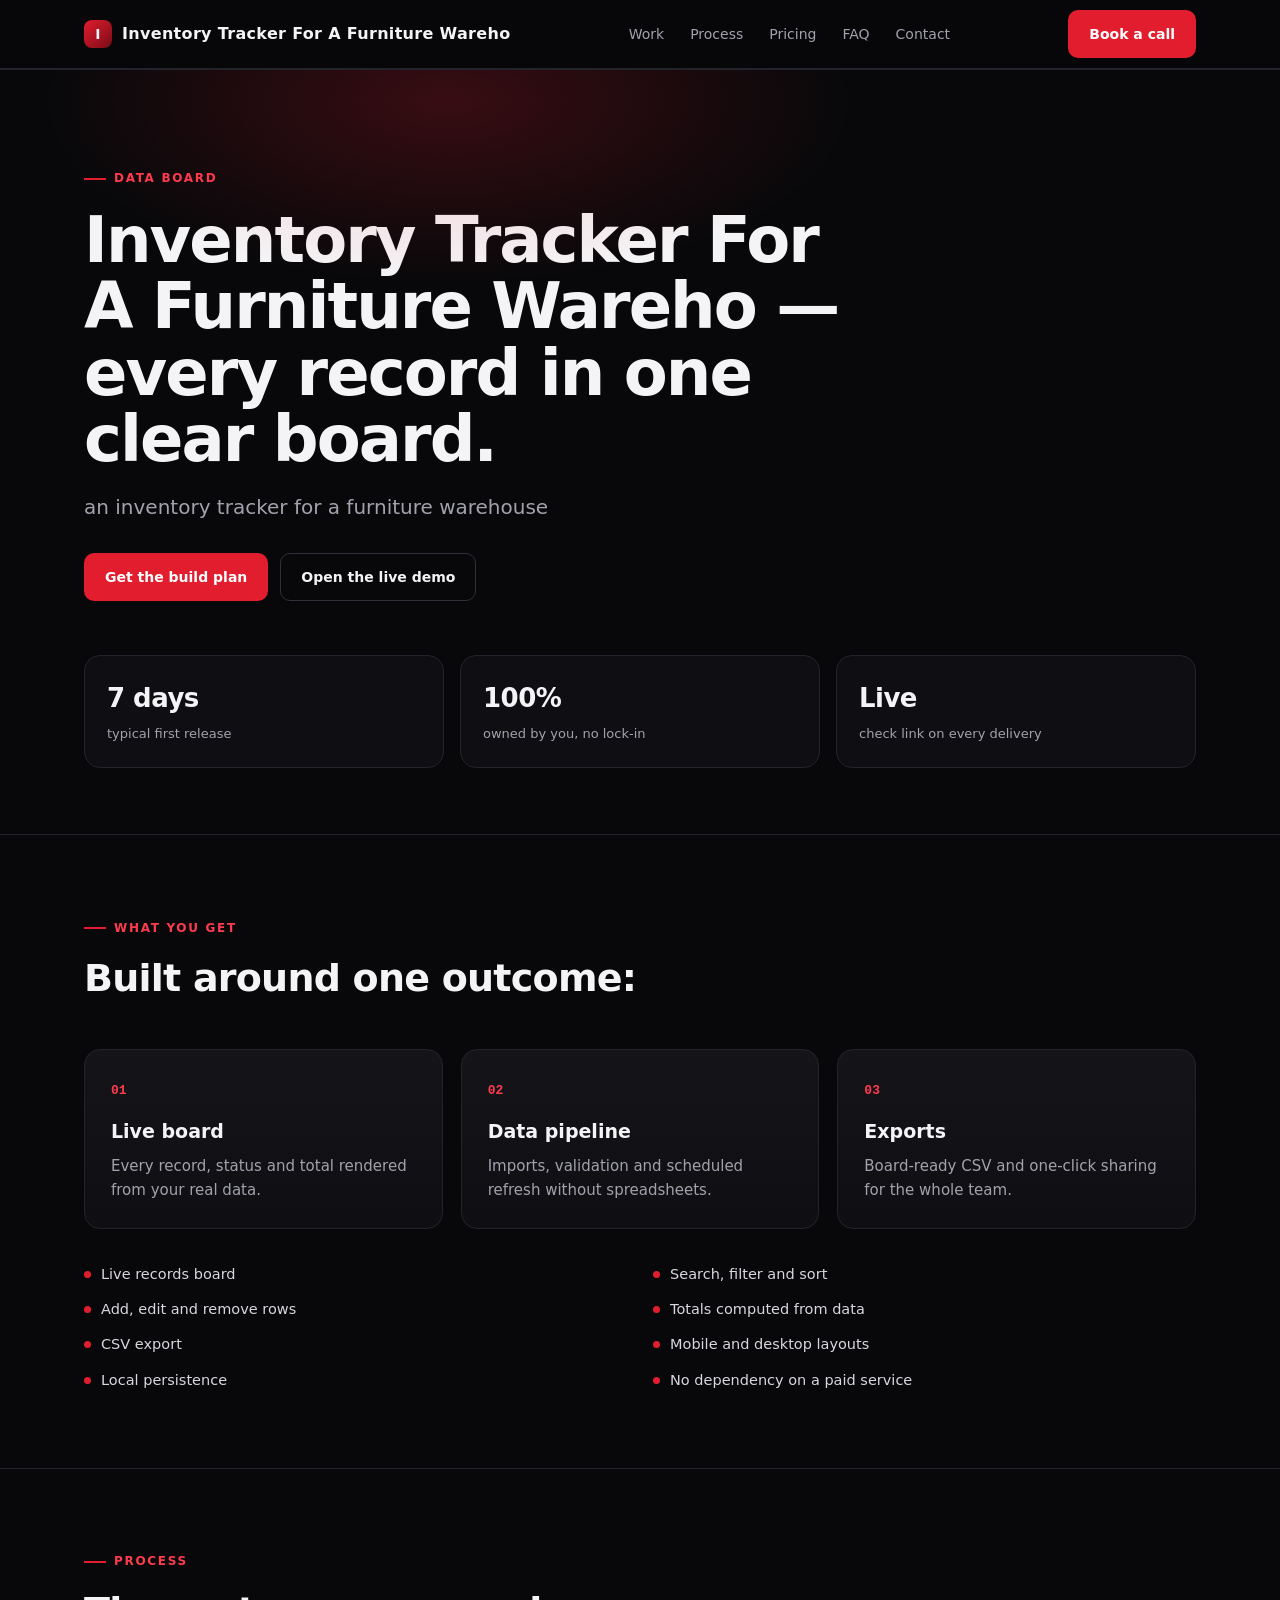
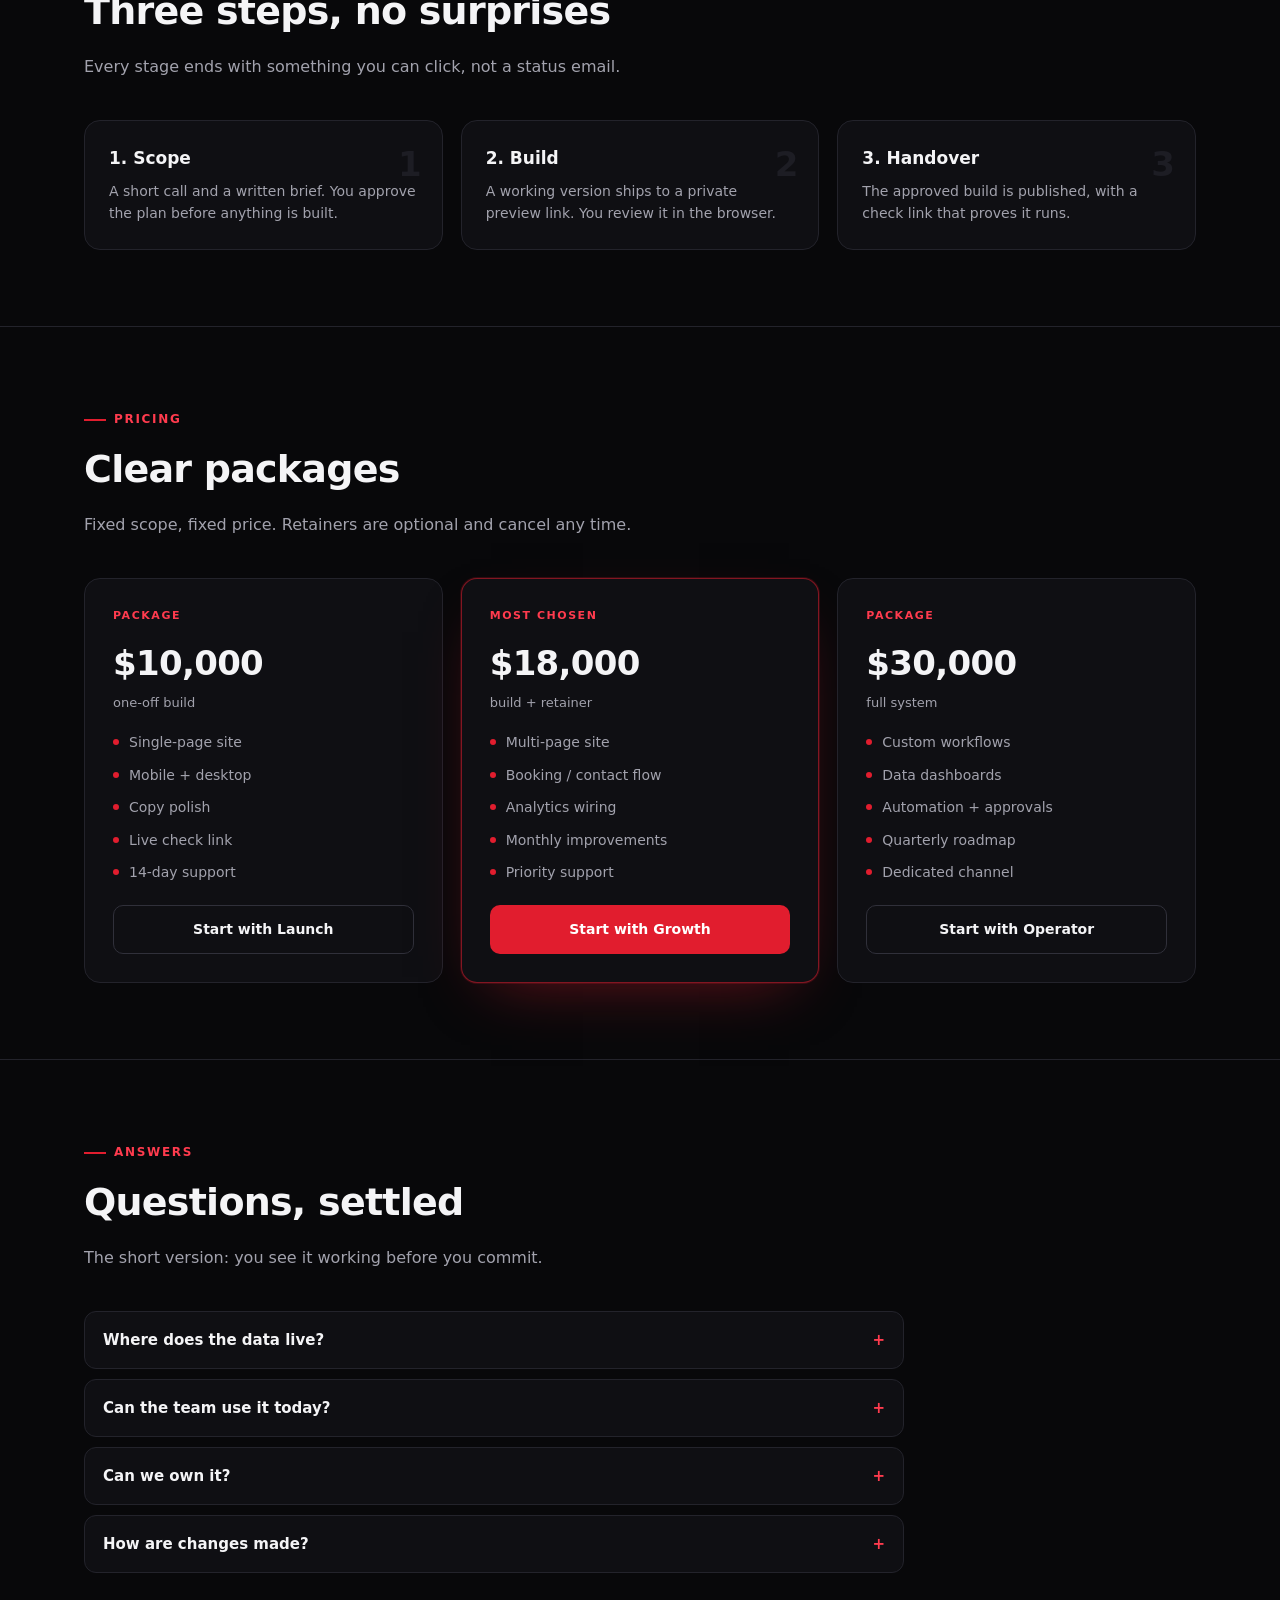
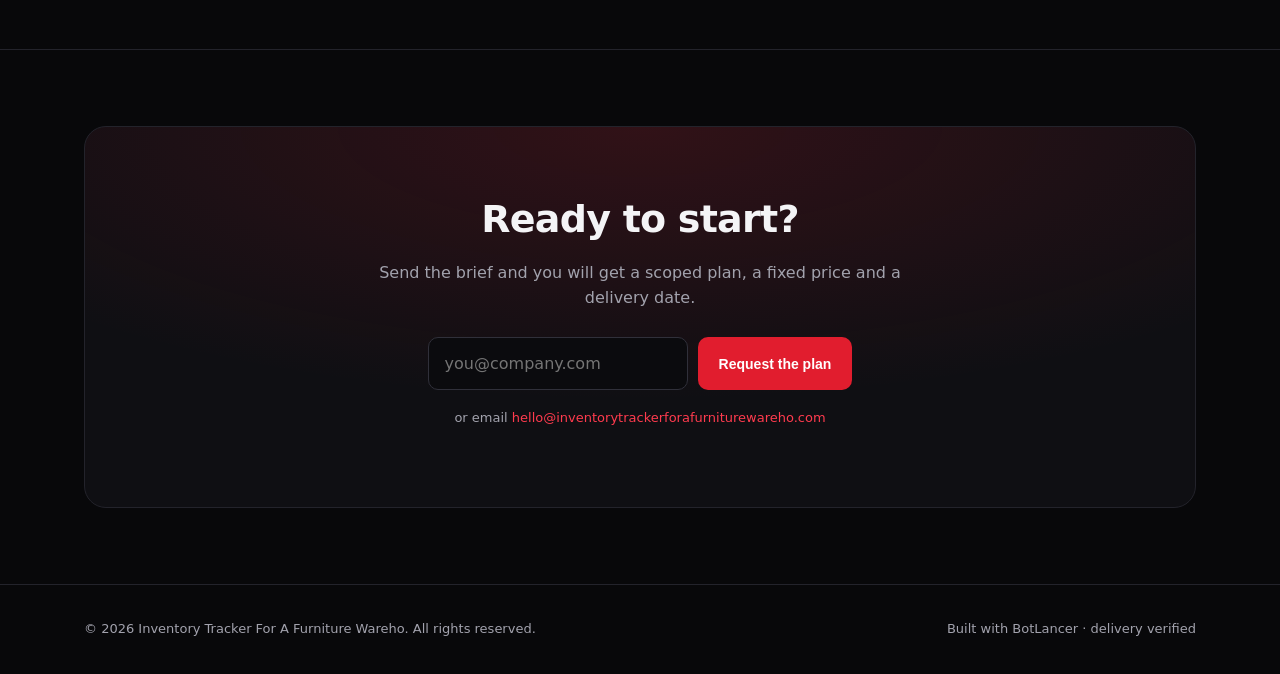
==== index.html @ 26b86331 "Build: update site" ====
<!doctype html>
<html lang="en" data-botlancer-site="b50628d6-42dd-486c-b1a9-6d5d6f8be215" data-mode="marketing" data-build="2026-11-02T09:00:26.027Z">
<head>
<meta charset="utf-8">
<meta name="viewport" content="width=device-width,initial-scale=1">
<title>Inventory Tracker For A Furniture Wareho — Data Board</title>
<meta name="description" content="an inventory tracker for a furniture warehouse">
<meta property="og:title" content="Inventory Tracker For A Furniture Wareho — Data Board">
<meta property="og:description" content="an inventory tracker for a furniture warehouse">
<meta property="og:type" content="website">
<link rel="stylesheet" href="./styles.css">
</head>
<body>
<header>
  <div class="wrap nav">
    <a class="brand" href="#top"><span class="mark">I</span>Inventory Tracker For A Furniture Wareho</a>
    <nav class="nav-links" id="nav-links">
      <a href="#work">Work</a>
      <a href="#process">Process</a>
      <a href="#pricing">Pricing</a>
      <a href="#faq">FAQ</a>
      <a href="#contact">Contact</a>
    </nav>
    <div class="nav-right">
      <a class="btn btn-primary" href="#contact">Book a call</a>
      <button class="menu-btn" id="menu-btn" aria-label="Menu" aria-expanded="false">☰</button>
    </div>
  </div>
</header>

<main id="top">
  <section class="hero">
    <div class="wrap">
      <span class="eyebrow">Data Board</span>
      <h1>Inventory Tracker For A Furniture Wareho — every record in one clear board.</h1>
      <p class="lead">an inventory tracker for a furniture warehouse</p>
      <div class="hero-actions">
        <a class="btn btn-primary" href="#contact">Get the build plan</a>
        <a class="btn btn-ghost" href="./app.html">Open the live demo</a>
      </div>
      <div class="stats">
        <div class="stat"><b>7 days</b><span>typical first release</span></div>
        <div class="stat"><b>100%</b><span>owned by you, no lock-in</span></div>
        <div class="stat"><b>Live</b><span>check link on every delivery</span></div>
      </div>
    </div>
  </section>

  <section id="work">
    <div class="wrap">
      <span class="eyebrow">What you get</span>
      <h2>Built around one outcome: </h2>
      <p class="sub"></p>
      <div class="grid-3">
      <article class="card reveal">
        <span class="n">01</span>
        <h3>Live board</h3>
        <p>Every record, status and total rendered from your real data.</p>
      </article>
      <article class="card reveal">
        <span class="n">02</span>
        <h3>Data pipeline</h3>
        <p>Imports, validation and scheduled refresh without spreadsheets.</p>
      </article>
      <article class="card reveal">
        <span class="n">03</span>
        <h3>Exports</h3>
        <p>Board-ready CSV and one-click sharing for the whole team.</p>
      </article></div>
      <div class="included"><div>Live records board</div><div>Search, filter and sort</div><div>Add, edit and remove rows</div><div>Totals computed from data</div><div>CSV export</div><div>Mobile and desktop layouts</div><div>Local persistence</div><div>No dependency on a paid service</div></div>
    </div>
  </section>

  <section id="process">
    <div class="wrap">
      <span class="eyebrow">Process</span>
      <h2>Three steps, no surprises</h2>
      <p class="sub">Every stage ends with something you can click, not a status email.</p>
      <div class="steps">
        <div class="step reveal"><h3>1. Scope</h3><p>A short call and a written brief. You approve the plan before anything is built.</p></div>
        <div class="step reveal"><h3>2. Build</h3><p>A working version ships to a private preview link. You review it in the browser.</p></div>
        <div class="step reveal"><h3>3. Handover</h3><p>The approved build is published, with a check link that proves it runs.</p></div>
      </div>
    </div>
  </section>

  <section id="pricing">
    <div class="wrap">
      <span class="eyebrow">Pricing</span>
      <h2>Clear packages</h2>
      <p class="sub">Fixed scope, fixed price. Retainers are optional and cancel any time.</p>
      <div class="pricing">
      <article class="tier reveal">
        <span class="tag">Package</span>
        <div class="price">$10,000</div>
        <div class="note">one-off build</div>
        <ul><li>Single-page site</li><li>Mobile + desktop</li><li>Copy polish</li><li>Live check link</li><li>14-day support</li></ul>
        <a class="btn btn-ghost" href="#contact">Start with Launch</a>
      </article>
      <article class="tier featured reveal">
        <span class="tag">Most chosen</span>
        <div class="price">$18,000</div>
        <div class="note">build + retainer</div>
        <ul><li>Multi-page site</li><li>Booking / contact flow</li><li>Analytics wiring</li><li>Monthly improvements</li><li>Priority support</li></ul>
        <a class="btn btn-primary" href="#contact">Start with Growth</a>
      </article>
      <article class="tier reveal">
        <span class="tag">Package</span>
        <div class="price">$30,000</div>
        <div class="note">full system</div>
        <ul><li>Custom workflows</li><li>Data dashboards</li><li>Automation + approvals</li><li>Quarterly roadmap</li><li>Dedicated channel</li></ul>
        <a class="btn btn-ghost" href="#contact">Start with Operator</a>
      </article></div>
    </div>
  </section>

  <section id="faq">
    <div class="wrap">
      <span class="eyebrow">Answers</span>
      <h2>Questions, settled</h2>
      <p class="sub">The short version: you see it working before you commit.</p>
      <div class="faq">
      <details>
        <summary>Where does the data live?</summary>
        <p>The board ships with sample data and saves your edits locally in the browser. Connect any API or database later without changing the interface.</p>
      </details>
      <details>
        <summary>Can the team use it today?</summary>
        <p>Yes. It is a static app: open it, add records, export CSV. No install and no account.</p>
      </details>
      <details>
        <summary>Can we own it?</summary>
        <p>You own the code and the data. There is no lock-in and no recurring platform fee.</p>
      </details>
      <details>
        <summary>How are changes made?</summary>
        <p>Edit the files or ask BotLancer to rebuild a section. Every delivery carries a check link.</p>
      </details></div>
    </div>
  </section>

  <section id="contact">
    <div class="wrap">
      <div class="cta">
        <h2>Ready to start?</h2>
        <p>Send the brief and you will get a scoped plan, a fixed price and a delivery date.</p>
        <form class="enquiry" id="lead-form" novalidate>
          <input type="email" id="email" placeholder="you@company.com" autocomplete="email" required>
          <button class="btn btn-primary" type="submit">Request the plan</button>
        </form>
        <p style="margin-top:18px;font-size:13px">or email <a href="mailto:hello@inventorytrackerforafurniturewareho.com" style="color:var(--red-soft)">hello@inventorytrackerforafurniturewareho.com</a></p>
      </div>
    </div>
  </section>
</main>

<footer>
  <div class="wrap foot">
    <span>© 2026 Inventory Tracker For A Furniture Wareho. All rights reserved.</span>
    <span>Built with BotLancer · delivery verified</span>
  </div>
</footer>
<div class="toast" id="toast"></div>
<script src="./app.js"></script>
</body>
</html>
---- styles.css ----
:root{
  --bg:#08080a;--panel:#0f0f13;--panel-2:#141419;--line:#23232b;--line-2:#30303a;
  --text:#f4f4f6;--muted:#a2a2ad;--dim:#6f6f7c;--red:#e11d2e;--red-soft:#ff3b4e;
  --ok:#2fbf71;--warn:#e0a33a;--radius:16px;--max:1160px
}
*{box-sizing:border-box}
html{scroll-behavior:smooth}
body{margin:0;background:var(--bg);color:var(--text);
  font-family:"Segoe UI",Inter,system-ui,-apple-system,Roboto,Helvetica,Arial,sans-serif;
  line-height:1.6;-webkit-font-smoothing:antialiased}
a{color:inherit;text-decoration:none}
img{max-width:100%;display:block}
.wrap{max-width:var(--max);margin:0 auto;padding:0 24px}
.eyebrow{display:inline-flex;align-items:center;gap:8px;font-size:12px;letter-spacing:.14em;
  text-transform:uppercase;color:var(--red-soft);font-weight:700}
.eyebrow::before{content:"";width:22px;height:2px;background:var(--red)}
header{position:sticky;top:0;z-index:20;backdrop-filter:blur(14px);
  background:rgba(8,8,10,.84);border-bottom:1px solid var(--line)}
.nav{display:flex;align-items:center;justify-content:space-between;height:68px;gap:16px}
.brand{display:flex;align-items:center;gap:10px;font-weight:800;letter-spacing:.02em}
.mark{width:28px;height:28px;border-radius:8px;background:linear-gradient(135deg,var(--red),#7a0b16);
  display:grid;place-items:center;font-size:14px;font-weight:900;flex:none}
.nav-links{display:flex;gap:26px;font-size:14px;color:var(--muted)}
.nav-links a:hover{color:var(--text)}
.nav-right{display:flex;align-items:center;gap:10px}
.btn{display:inline-flex;align-items:center;justify-content:center;gap:8px;padding:12px 20px;
  border-radius:10px;font-weight:700;font-size:14px;border:1px solid transparent;cursor:pointer;
  transition:transform .15s ease,background .15s ease,border-color .15s ease}
.btn:hover{transform:translateY(-1px)}
.btn-primary{background:var(--red);color:#fff}
.btn-primary:hover{background:var(--red-soft)}
.btn-ghost{border-color:var(--line-2);color:var(--text);background:transparent}
.btn-ghost:hover{border-color:#42424f}
.hero{position:relative;padding:92px 0 66px;overflow:hidden}
.hero::after{content:"";position:absolute;inset:-30% 20% auto -10%;height:520px;
  background:radial-gradient(closest-side,rgba(225,29,46,.22),transparent 70%);pointer-events:none}
.hero h1{font-size:clamp(38px,5.6vw,64px);line-height:1.04;letter-spacing:-.03em;margin:18px 0 18px;max-width:17ch}
.hero p.lead{font-size:clamp(16px,2vw,20px);color:var(--muted);max-width:62ch;margin:0 0 30px}
.hero-actions{display:flex;gap:12px;flex-wrap:wrap}
.stats{display:grid;grid-template-columns:repeat(3,minmax(0,1fr));gap:16px;margin-top:54px}
.stat{border:1px solid var(--line);background:var(--panel);border-radius:var(--radius);padding:22px}
.stat b{display:block;font-size:26px;letter-spacing:-.02em}
.stat span{font-size:13px;color:var(--muted)}
section{padding:76px 0;border-top:1px solid var(--line)}
h2{font-size:clamp(26px,3.4vw,38px);letter-spacing:-.02em;margin:10px 0 12px}
.sub{color:var(--muted);max-width:64ch;margin:0 0 40px}
.grid-3{display:grid;grid-template-columns:repeat(3,minmax(0,1fr));gap:18px}
.card{border:1px solid var(--line);background:linear-gradient(180deg,var(--panel-2),var(--panel));
  border-radius:var(--radius);padding:26px;transition:border-color .2s ease,transform .2s ease}
.card:hover{border-color:#3a3a45;transform:translateY(-3px)}
.card .n{font-family:ui-monospace,Consolas,monospace;color:var(--red-soft);font-size:13px;font-weight:700}
.card h3{margin:14px 0 8px;font-size:19px}
.card p{margin:0;color:var(--muted);font-size:15px}
.included{display:grid;grid-template-columns:repeat(2,minmax(0,1fr));gap:12px 26px;margin-top:34px}
.included div{display:flex;gap:10px;align-items:flex-start;font-size:14.5px;color:#d7d7de}
.included div::before{content:"";width:7px;height:7px;margin-top:8px;border-radius:50%;background:var(--red);flex:none}
.steps{display:grid;grid-template-columns:repeat(3,minmax(0,1fr));gap:18px;counter-reset:step}
.step{padding:24px;border:1px solid var(--line);border-radius:var(--radius);background:var(--panel);position:relative}
.step::before{counter-increment:step;content:counter(step);position:absolute;top:16px;right:20px;
  font-size:34px;font-weight:900;color:#1d1d24}
.step h3{margin:0 0 8px;font-size:17px}
.step p{margin:0;color:var(--muted);font-size:14px}
.pricing{display:grid;grid-template-columns:repeat(3,minmax(0,1fr));gap:18px;align-items:stretch}
.tier{border:1px solid var(--line);border-radius:var(--radius);background:var(--panel);padding:28px;display:flex;flex-direction:column}
.tier.featured{border-color:rgba(225,29,46,.55);box-shadow:0 0 0 1px rgba(225,29,46,.18),0 24px 60px -30px rgba(225,29,46,.5)}
.tier .tag{font-size:11px;letter-spacing:.14em;text-transform:uppercase;color:var(--red-soft);font-weight:800}
.tier .price{font-size:34px;font-weight:800;letter-spacing:-.02em;margin:12px 0 2px}
.tier .note{font-size:13px;color:var(--muted);margin-bottom:18px}
.tier ul{list-style:none;padding:0;margin:0 0 22px;display:grid;gap:10px;font-size:14px;color:var(--muted)}
.tier li{display:flex;gap:10px}
.tier li::before{content:"";width:6px;height:6px;margin-top:8px;border-radius:50%;background:var(--red);flex:none}
.tier .btn{margin-top:auto}
.faq{display:grid;gap:10px;max-width:820px}
details{border:1px solid var(--line);border-radius:12px;background:var(--panel);padding:16px 18px}
details[open]{border-color:var(--line-2)}
summary{cursor:pointer;font-weight:600;font-size:15px;list-style:none}
summary::-webkit-details-marker{display:none}
summary::after{content:"+";float:right;color:var(--red-soft);font-weight:800}
details[open] summary::after{content:"–"}
details p{margin:10px 0 0;color:var(--muted);font-size:14px}
.cta{border:1px solid var(--line);border-radius:22px;padding:52px;text-align:center;
  background:radial-gradient(120% 120% at 50% 0%,rgba(225,29,46,.16),transparent 60%),var(--panel)}
.cta h2{margin-bottom:10px}
.cta p{color:var(--muted);max-width:54ch;margin:0 auto 26px}
form.enquiry{display:flex;gap:10px;justify-content:center;flex-wrap:wrap}
input,textarea,select{background:#0b0b0e;border:1px solid var(--line-2);color:var(--text);border-radius:10px;
  padding:13px 16px;font:inherit;min-width:260px}
input:focus,textarea:focus,select:focus{outline:none;border-color:var(--red)}
footer{border-top:1px solid var(--line);padding:34px 0;color:var(--muted);font-size:13px}
.foot{display:flex;justify-content:space-between;gap:16px;flex-wrap:wrap}
.toast{position:fixed;left:50%;bottom:24px;transform:translateX(-50%) translateY(20px);
  background:#17171d;border:1px solid var(--line);padding:12px 18px;border-radius:10px;opacity:0;
  transition:all .25s ease;font-size:14px;z-index:50;pointer-events:none}
.toast.on{opacity:1;transform:translateX(-50%) translateY(0)}
.reveal{opacity:0;transform:translateY(14px);transition:opacity .5s ease,transform .5s ease}
.reveal.on{opacity:1;transform:none}
.menu-btn{display:none;background:transparent;border:1px solid var(--line-2);border-radius:9px;color:var(--text);padding:8px 11px;cursor:pointer}
@media (max-width:900px){
  .nav-links{display:none;position:absolute;top:68px;left:0;right:0;background:#0b0b0e;
    border-bottom:1px solid var(--line);flex-direction:column;padding:14px 24px;gap:10px}
  .nav-links.open{display:flex}
  .menu-btn{display:inline-flex}
  .grid-3,.steps,.pricing,.included{grid-template-columns:1fr}
  .stats{grid-template-columns:1fr}
  .cta{padding:34px 22px}
  .hero{padding:62px 0 46px}
  section{padding:56px 0}
}
@media (prefers-reduced-motion:reduce){*{transition:none!important;animation:none!important}}

/* ---------------------------- data app ---------------------------- */
.app-body{background:#07070a;min-height:100vh;display:flex;flex-direction:column}
.app-top{position:sticky;top:0;z-index:20;display:flex;align-items:center;justify-content:space-between;
  gap:16px;padding:14px 22px;border-bottom:1px solid var(--line);background:rgba(9,9,12,.92);backdrop-filter:blur(12px)}
.app-top .left{display:flex;align-items:center;gap:14px;min-width:0}
.app-top .back{font-size:12.5px;color:var(--muted);border:1px solid var(--line-2);padding:7px 11px;border-radius:8px}
.app-top .back:hover{color:var(--text);border-color:#42424f}
.app-main{flex:1;padding:22px;max-width:1320px;width:100%;margin:0 auto}
.app-head{display:flex;align-items:flex-end;justify-content:space-between;gap:16px;flex-wrap:wrap;margin-bottom:18px}
.app-head h1{margin:0;font-size:23px;letter-spacing:-.02em}
.app-head p{margin:3px 0 0;color:var(--muted);font-size:13px}
.app-actions{display:flex;gap:8px;flex-wrap:wrap}
.kpis{display:grid;grid-template-columns:repeat(4,minmax(0,1fr));gap:12px;margin-bottom:16px}
.kpi{border:1px solid var(--line);border-radius:12px;background:var(--panel);padding:15px 16px}
.kpi span{display:block;font-size:10.5px;text-transform:uppercase;letter-spacing:.09em;color:var(--dim)}
.kpi b{display:block;font-size:23px;letter-spacing:-.02em;margin-top:4px}
.app-toolbar{display:flex;gap:8px;align-items:center;flex-wrap:wrap;margin-bottom:12px}
.app-toolbar input[type=search]{min-width:0;flex:1;max-width:360px;padding:10px 13px;font-size:13.5px}
.app-toolbar select{min-width:0;padding:10px 12px;font-size:13.5px}
.app-toolbar .spacer{flex:1}
.board{border:1px solid var(--line);border-radius:12px;overflow:auto;background:var(--panel)}
table.data{width:100%;border-collapse:collapse;font-size:13px;min-width:720px}
table.data thead th{position:sticky;top:0;z-index:2;text-align:left;font-size:10.5px;text-transform:uppercase;
  letter-spacing:.08em;color:var(--dim);background:#0d0d11;border-bottom:1px solid var(--line);
  padding:10px 12px;white-space:nowrap;cursor:pointer;user-select:none}
table.data thead th:hover{color:var(--text)}
table.data tbody td{padding:9px 12px;border-bottom:1px solid #1a1a21;vertical-align:middle}
table.data tbody tr:nth-child(even){background:#0c0c10}
table.data tbody tr:hover{background:#121218}
table.data tbody tr:last-child td{border-bottom:0}
td[contenteditable]{outline:none;border-radius:6px}
td[contenteditable]:focus{background:#15151b;box-shadow:inset 0 0 0 1px var(--red)}
.pill{display:inline-block;padding:2px 8px;border-radius:999px;font-size:10.5px;font-weight:700;
  border:1px solid var(--line-2);color:var(--muted);background:#14141a}
.pill.ok{color:var(--ok);border-color:rgba(47,191,113,.4);background:rgba(47,191,113,.08)}
.pill.warn{color:var(--warn);border-color:rgba(224,163,58,.4);background:rgba(224,163,58,.08)}
.pill.bad{color:var(--red-soft);border-color:rgba(225,29,46,.4);background:rgba(225,29,46,.1)}
.row-del{background:transparent;border:1px solid var(--line-2);color:var(--dim);border-radius:7px;
  padding:4px 8px;cursor:pointer;font-size:11px}
.row-del:hover{color:var(--red-soft);border-color:var(--red)}
.app-foot{display:flex;justify-content:space-between;gap:12px;flex-wrap:wrap;color:var(--dim);
  font-size:11.5px;padding:14px 2px}
.banner{border:1px solid rgba(224,163,58,.35);background:rgba(224,163,58,.07);color:#e8c789;
  border-radius:10px;padding:10px 14px;font-size:12.5px;margin-bottom:14px}
@media (max-width:760px){
  .kpis{grid-template-columns:1fr 1fr}
  .app-main{padding:16px}
}
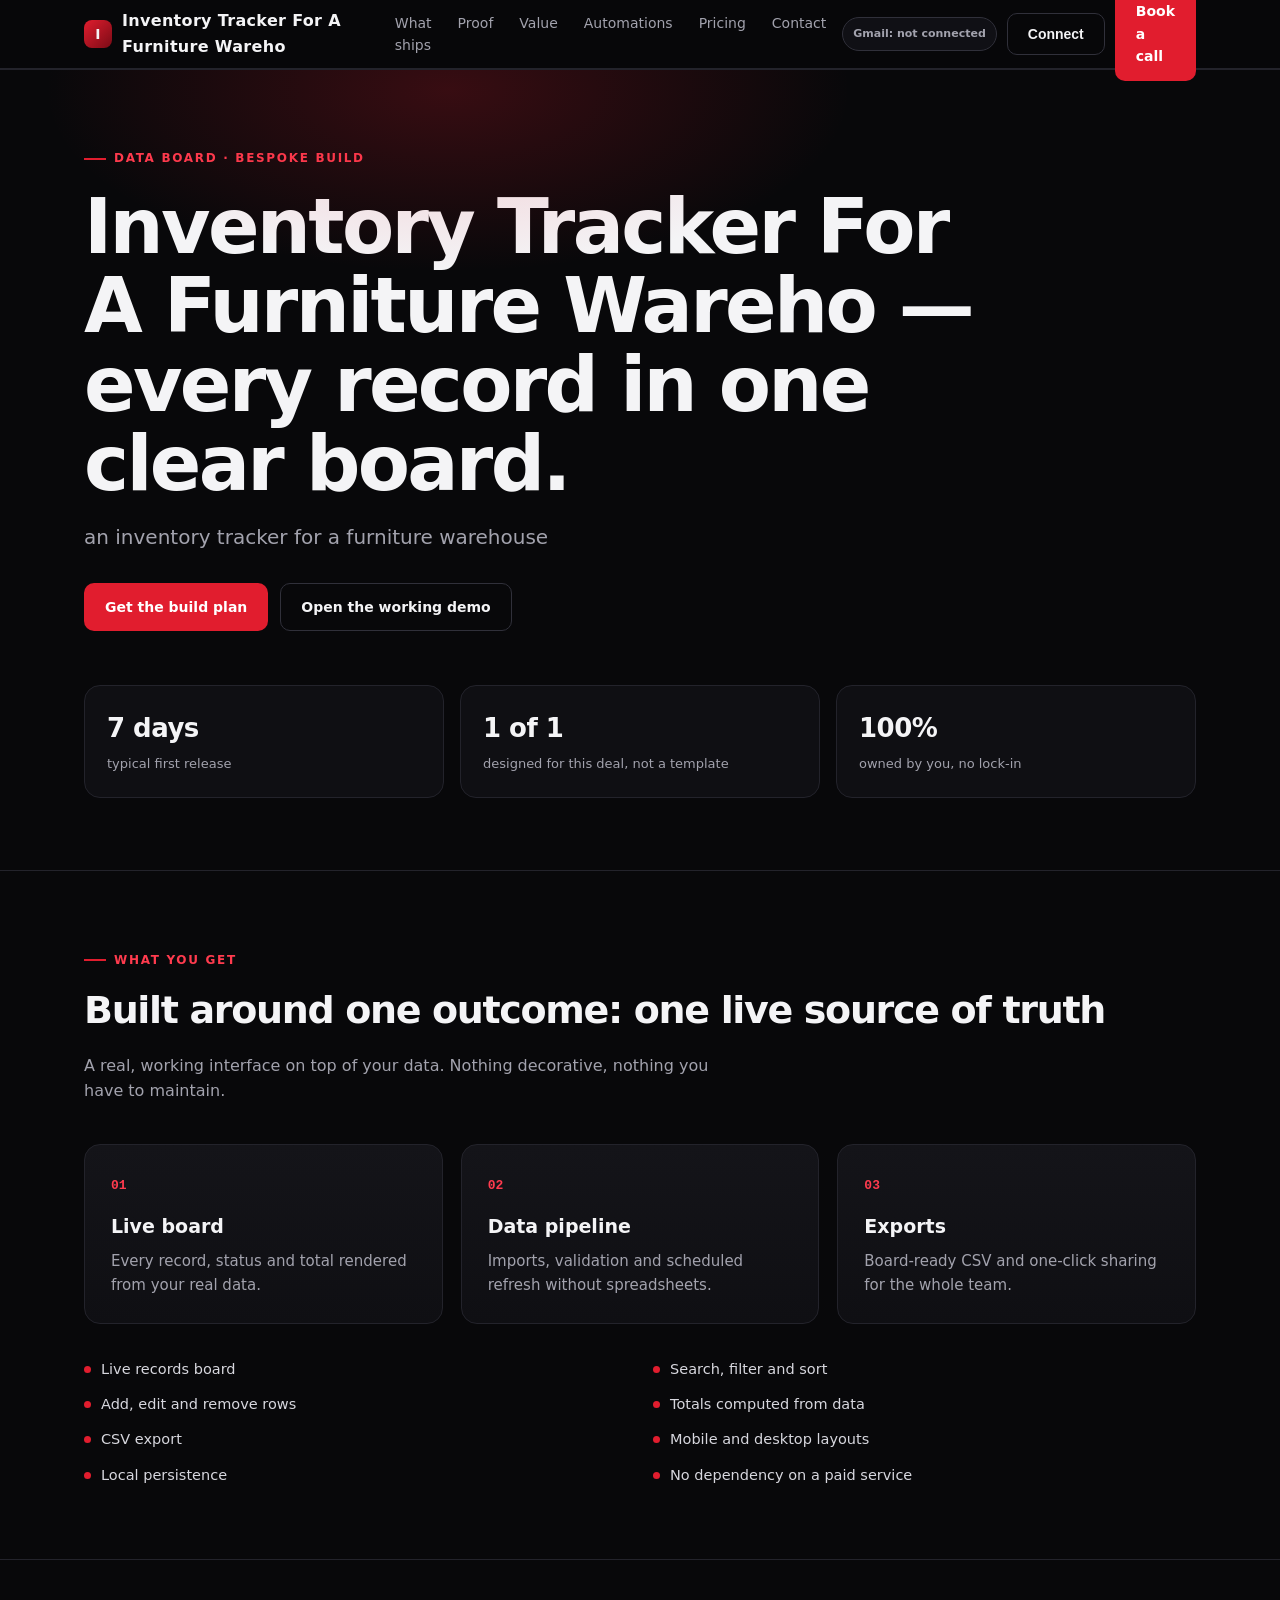
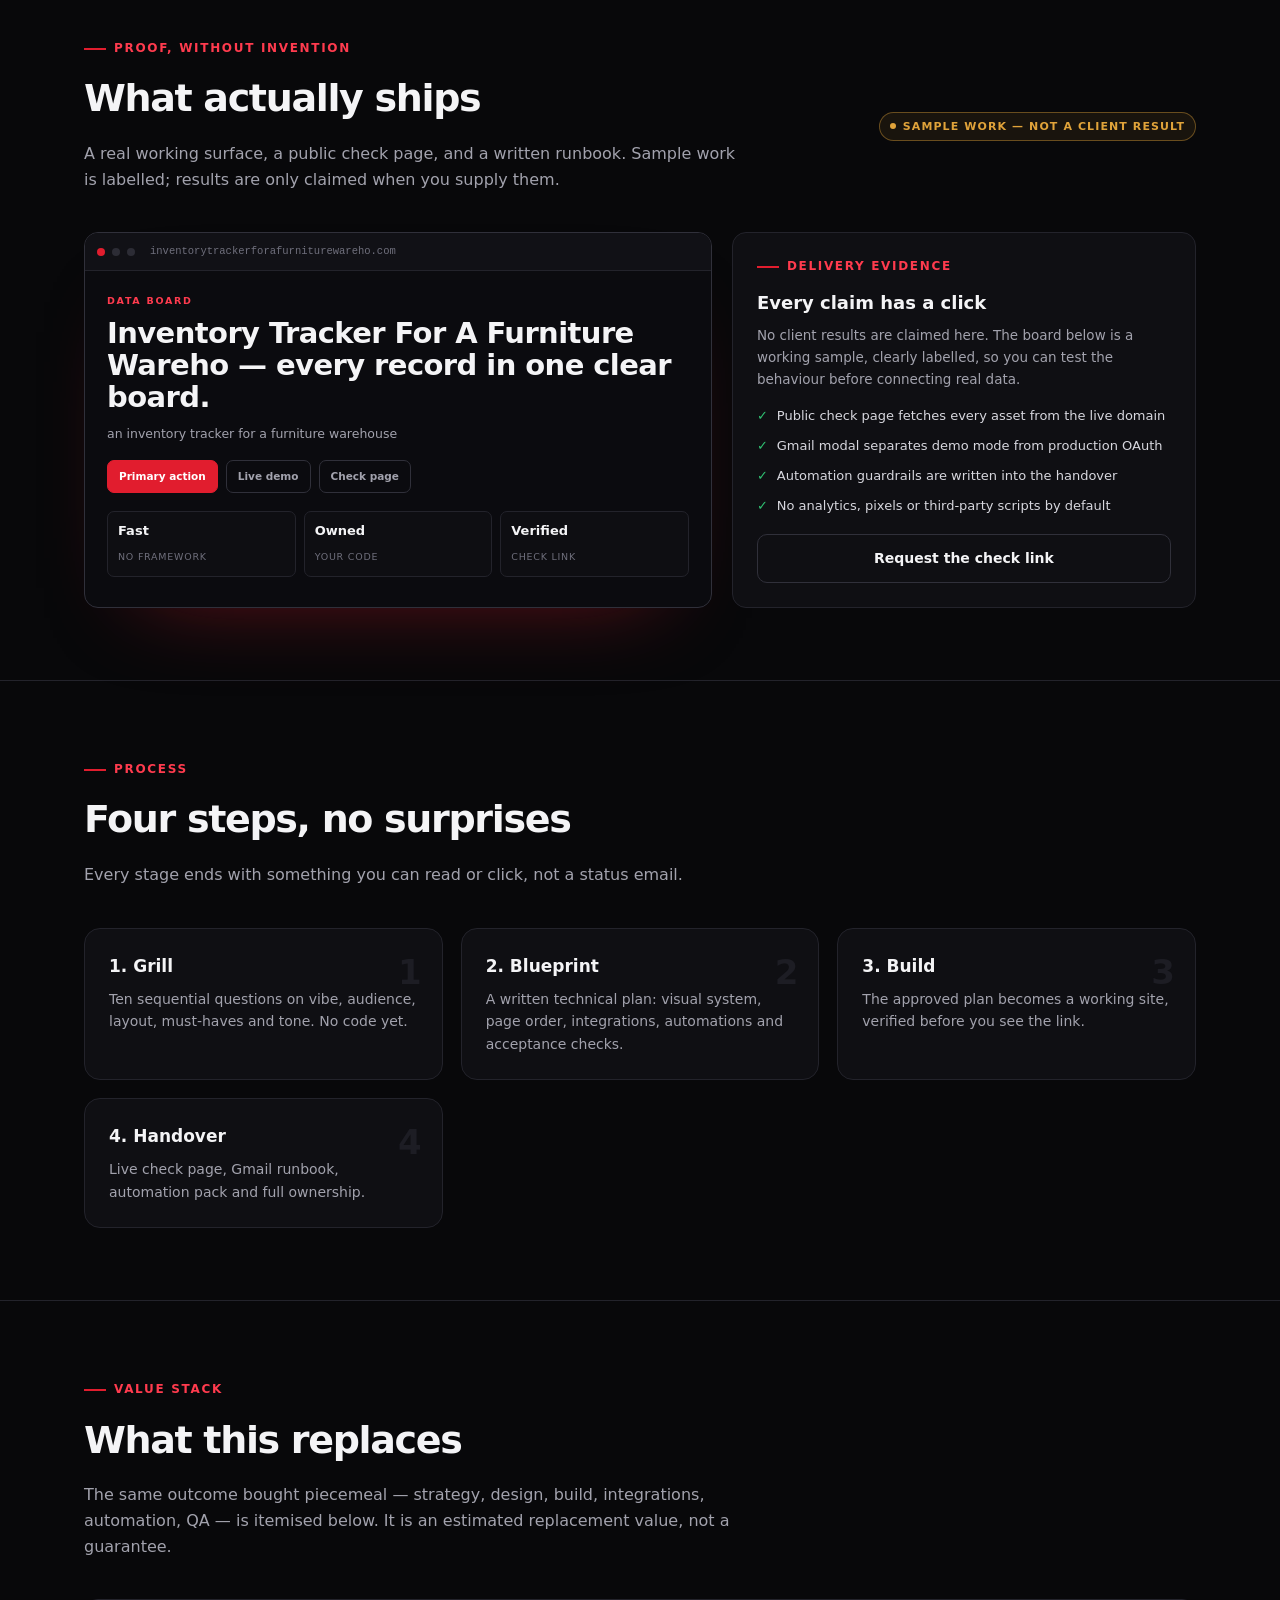
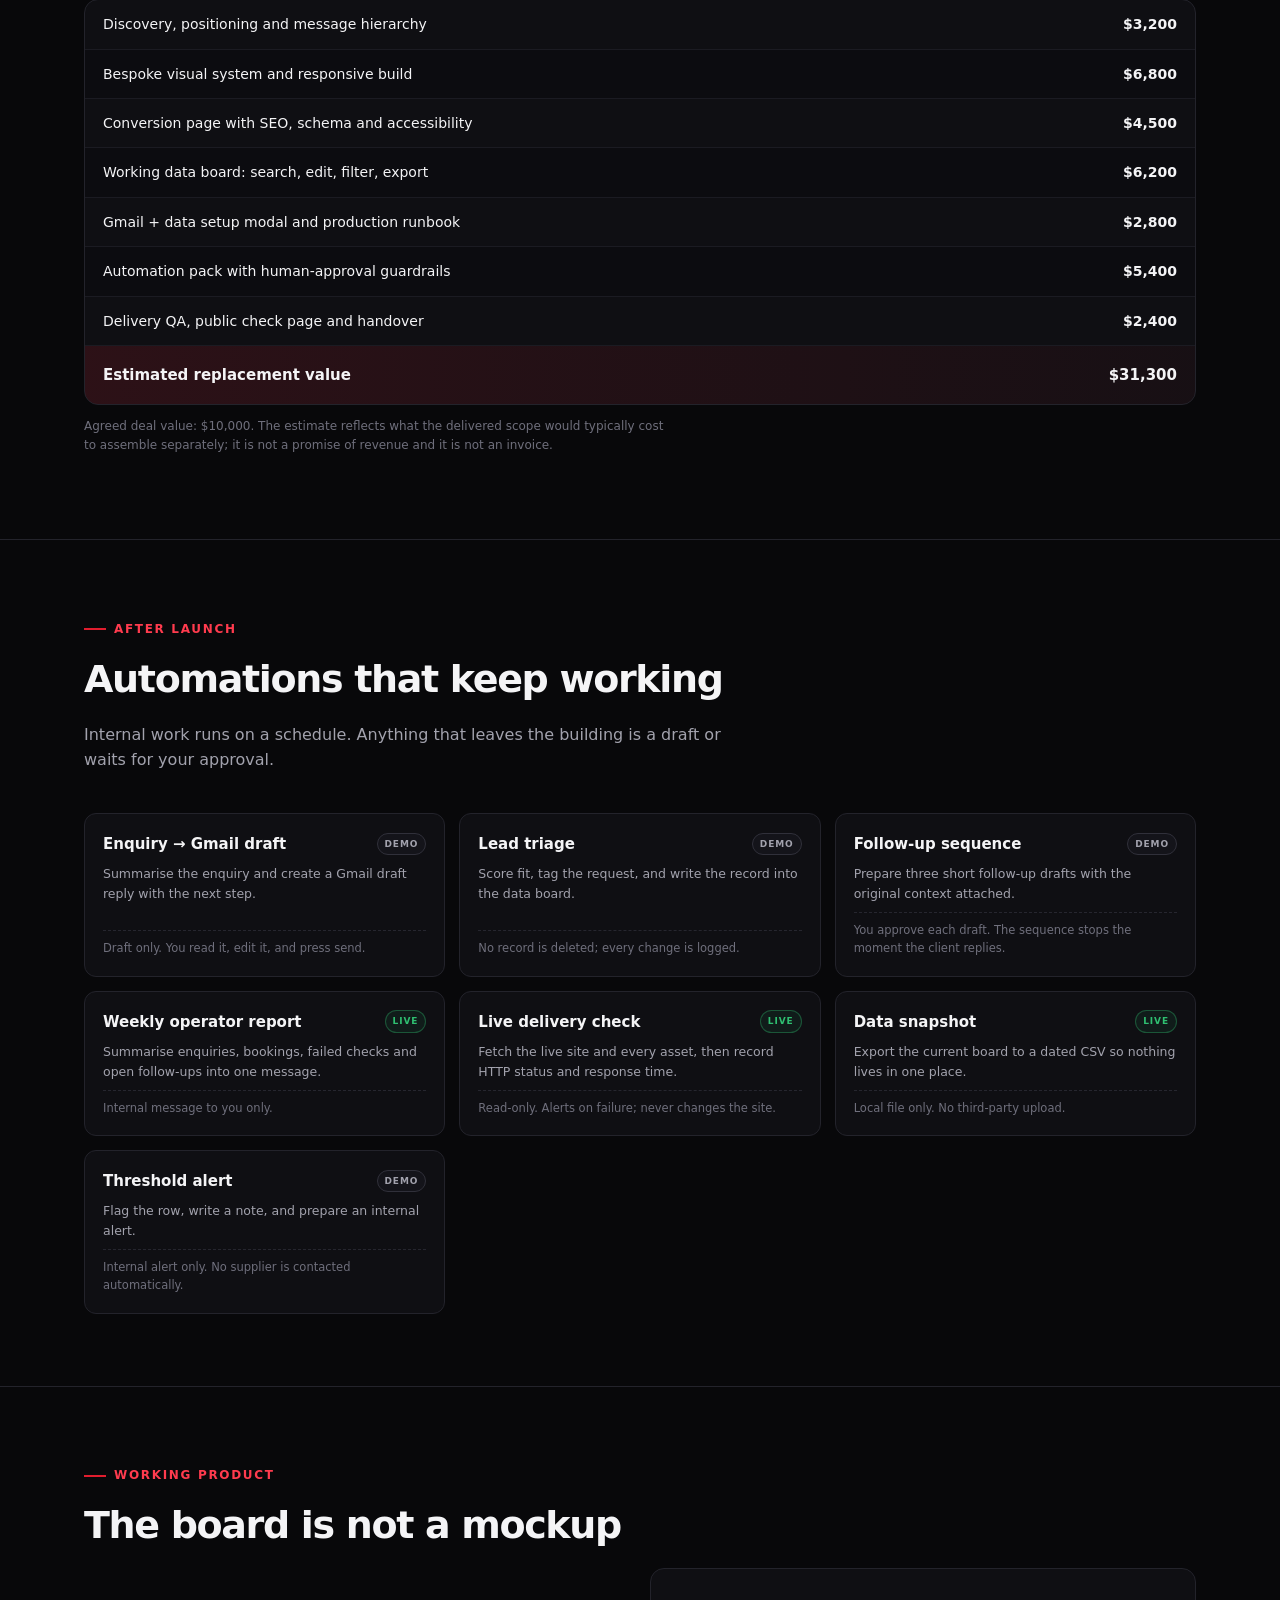
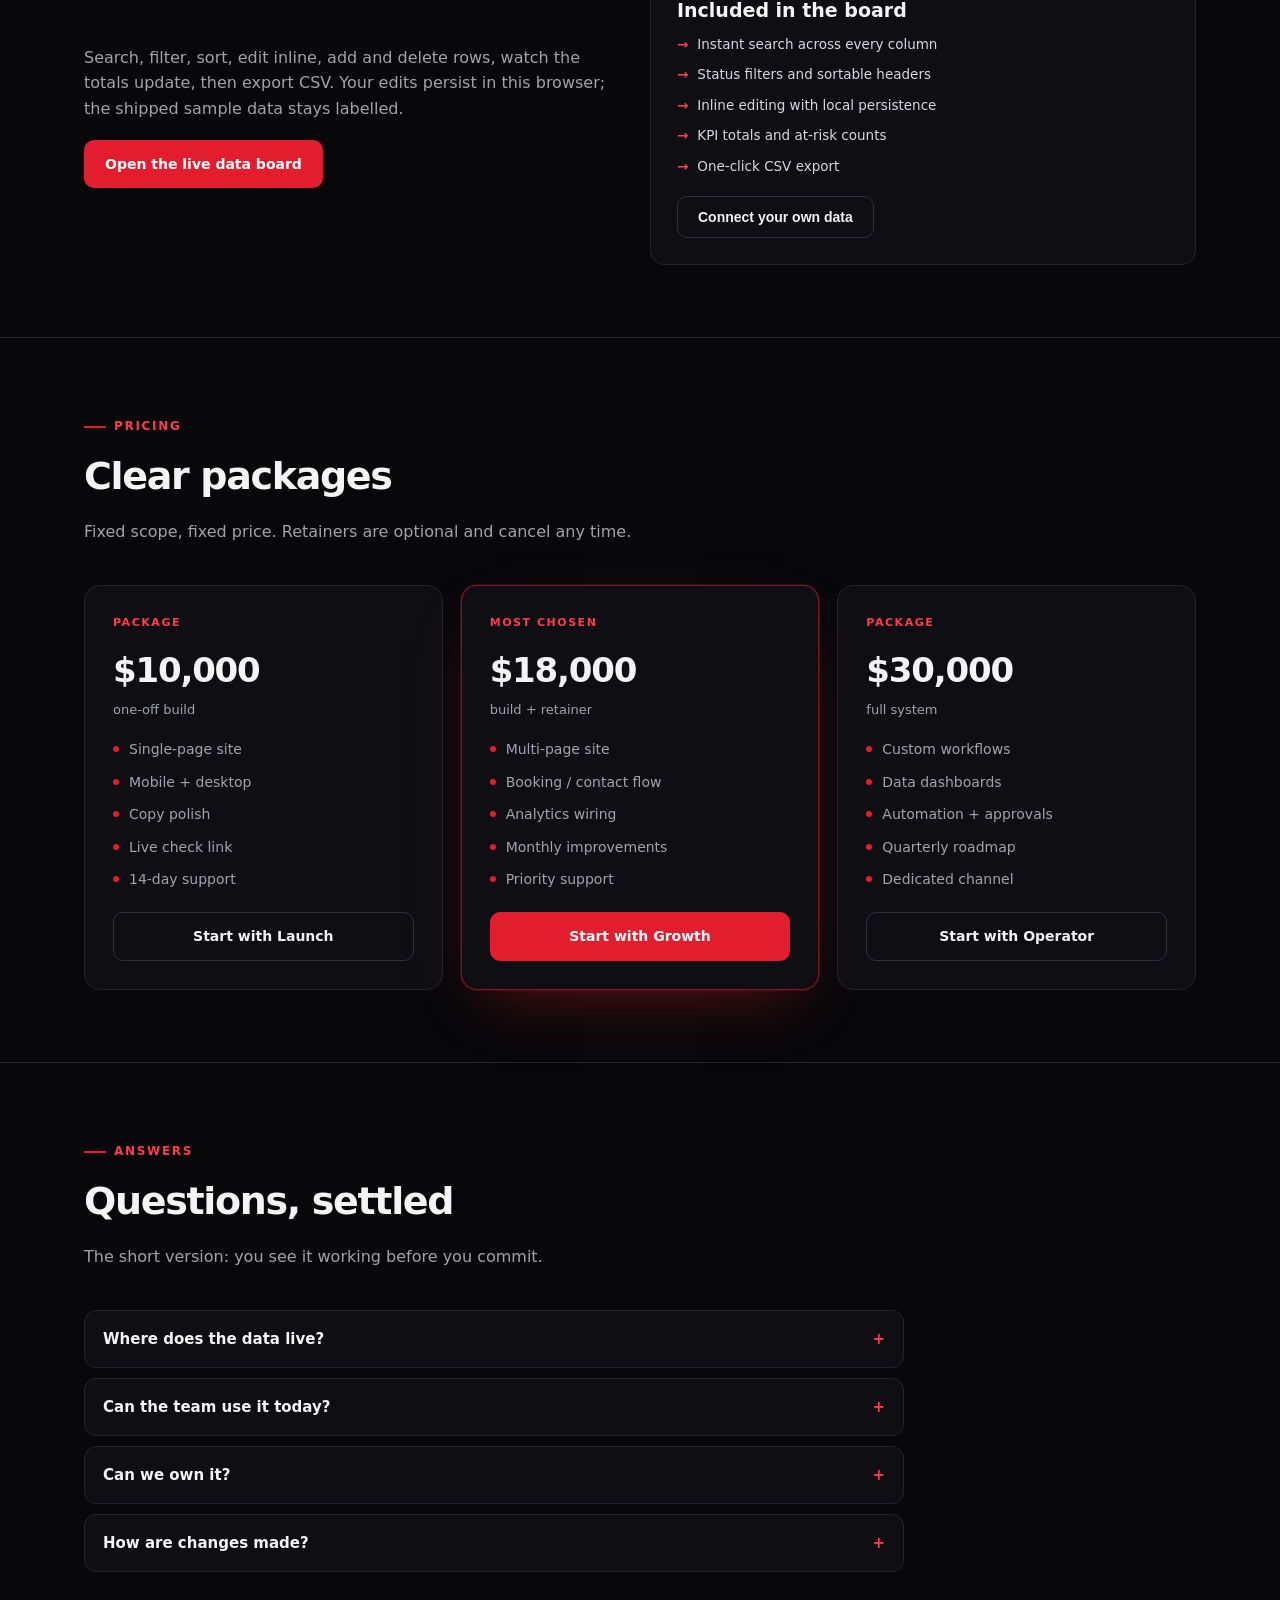
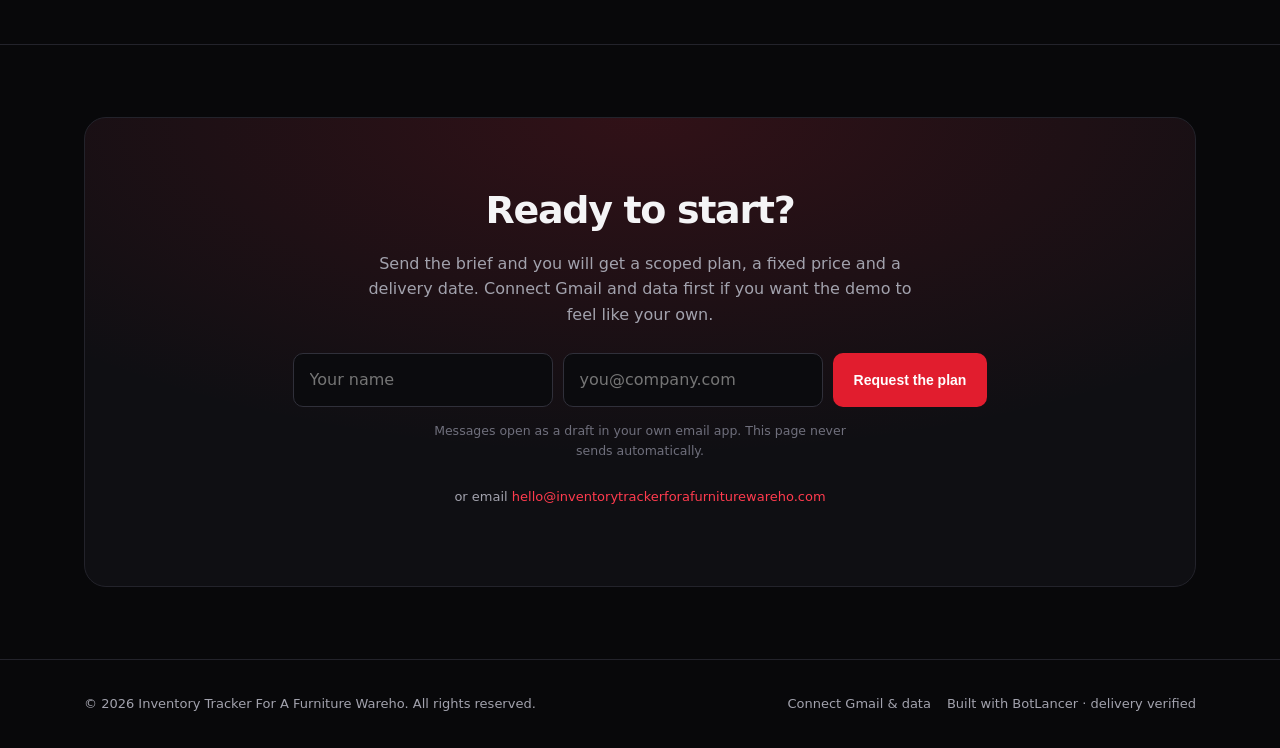
==== commit d5af15f9: "Build: update site" ====
--- a/index.html
+++ b/index.html
@@ -1,27 +1,37 @@
 <!doctype html>
-<html lang="en" data-botlancer-site="b50628d6-42dd-486c-b1a9-6d5d6f8be215" data-mode="marketing" data-build="2026-11-02T09:00:26.027Z">
+<html lang="en" data-botlancer-site="b50628d6-42dd-486c-b1a9-6d5d6f8be215" data-mode="marketing" data-design="obsidian" data-build="2026-11-03T06:02:24.105Z">
 <head>
 <meta charset="utf-8">
 <meta name="viewport" content="width=device-width,initial-scale=1">
 <title>Inventory Tracker For A Furniture Wareho — Data Board</title>
 <meta name="description" content="an inventory tracker for a furniture warehouse">
+<meta name="theme-color" content="#08080a">
+<meta name="robots" content="index,follow">
 <meta property="og:title" content="Inventory Tracker For A Furniture Wareho — Data Board">
 <meta property="og:description" content="an inventory tracker for a furniture warehouse">
 <meta property="og:type" content="website">
+<meta name="twitter:card" content="summary_large_image">
+<meta name="twitter:title" content="Inventory Tracker For A Furniture Wareho">
+<meta name="twitter:description" content="an inventory tracker for a furniture warehouse">
 <link rel="stylesheet" href="./styles.css">
+<script type="application/ld+json">{"@context":"https://schema.org","@type":"ProfessionalService","name":"Inventory Tracker For A Furniture Wareho","description":"an inventory tracker for a furniture warehouse","email":"hello@inventorytrackerforafurniturewareho.com","areaServed":"Worldwide","makesOffer":[{"@type":"Offer","name":"Launch","price":"10000","priceCurrency":"USD"},{"@type":"Offer","name":"Growth","price":"18000","priceCurrency":"USD"},{"@type":"Offer","name":"Operator","price":"30000","priceCurrency":"USD"}]}</script>
 </head>
 <body>
+<a class="skip-link" href="#top">Skip to content</a>
 <header>
   <div class="wrap nav">
     <a class="brand" href="#top"><span class="mark">I</span>Inventory Tracker For A Furniture Wareho</a>
-    <nav class="nav-links" id="nav-links">
-      <a href="#work">Work</a>
-      <a href="#process">Process</a>
+    <nav class="nav-links" id="nav-links" aria-label="Primary">
+      <a href="#work">What ships</a>
+      <a href="#proof">Proof</a>
+      <a href="#value">Value</a>
+      <a href="#automations">Automations</a>
       <a href="#pricing">Pricing</a>
-      <a href="#faq">FAQ</a>
       <a href="#contact">Contact</a>
     </nav>
     <div class="nav-right">
+      <span class="nav-pill" id="connect-pill">Gmail: demo</span>
+      <button class="btn btn-ghost" id="connect-btn" type="button">Connect</button>
       <a class="btn btn-primary" href="#contact">Book a call</a>
       <button class="menu-btn" id="menu-btn" aria-label="Menu" aria-expanded="false">☰</button>
     </div>
@@ -31,26 +41,30 @@
 <main id="top">
   <section class="hero">
     <div class="wrap">
-      <span class="eyebrow">Data Board</span>
+      <span class="eyebrow">Data Board · bespoke build</span>
       <h1>Inventory Tracker For A Furniture Wareho — every record in one clear board.</h1>
       <p class="lead">an inventory tracker for a furniture warehouse</p>
       <div class="hero-actions">
         <a class="btn btn-primary" href="#contact">Get the build plan</a>
-        <a class="btn btn-ghost" href="./app.html">Open the live demo</a>
+        <a class="btn btn-ghost" href="./app.html">Open the working demo</a>
       </div>
       <div class="stats">
         <div class="stat"><b>7 days</b><span>typical first release</span></div>
+        <div class="stat"><b>1 of 1</b><span>designed for this deal, not a template</span></div>
         <div class="stat"><b>100%</b><span>owned by you, no lock-in</span></div>
-        <div class="stat"><b>Live</b><span>check link on every delivery</span></div>
       </div>
     </div>
   </section>
 
   <section id="work">
     <div class="wrap">
-      <span class="eyebrow">What you get</span>
-      <h2>Built around one outcome: </h2>
-      <p class="sub"></p>
+      <div class="section-head">
+        <div>
+          <span class="eyebrow">What you get</span>
+          <h2>Built around one outcome: one live source of truth</h2>
+        </div>
+      </div>
+      <p class="sub">A real, working interface on top of your data. Nothing decorative, nothing you have to maintain.</p>
       <div class="grid-3">
       <article class="card reveal">
         <span class="n">01</span>
@@ -71,15 +85,159 @@
     </div>
   </section>
 
+  <section id="proof">
+    <div class="wrap">
+      <div class="section-head">
+        <div>
+          <span class="eyebrow">Proof, without invention</span>
+          <h2>What actually ships</h2>
+        </div>
+        <span class="sample-tag">Sample work — not a client result</span>
+      </div>
+      <p class="sub">A real working surface, a public check page, and a written runbook. Sample work is labelled; results are only claimed when you supply them.</p>
+      <div class="proof-grid">
+        <div class="browser reveal">
+          <div class="browser-bar"><i></i><i></i><i></i><span>inventorytrackerforafurniturewareho.com</span></div>
+          <div class="browser-body">
+            <div class="mini-eyebrow">Data Board</div>
+            <h3>Inventory Tracker For A Furniture Wareho — every record in one clear board.</h3>
+            <p>an inventory tracker for a furniture warehouse</p>
+            <div class="mini-actions"><span>Primary action</span><span>Live demo</span><span>Check page</span></div>
+            <div class="mini-grid">
+              <div><b>Fast</b><span>no framework</span></div>
+              <div><b>Owned</b><span>your code</span></div>
+              <div><b>Verified</b><span>check link</span></div>
+            </div>
+          </div>
+        </div>
+        <aside class="proof-side reveal">
+          <span class="eyebrow">Delivery evidence</span>
+          <h3>Every claim has a click</h3>
+          <p>No client results are claimed here. The board below is a working sample, clearly labelled, so you can test the behaviour before connecting real data.</p>
+          <ul class="proof-list">
+            <li>Public check page fetches every asset from the live domain</li>
+            <li>Gmail modal separates demo mode from production OAuth</li>
+            <li>Automation guardrails are written into the handover</li>
+            <li>No analytics, pixels or third-party scripts by default</li>
+          </ul>
+          <a class="btn btn-ghost" href="#contact">Request the check link</a>
+        </aside>
+      </div>
+    </div>
+  </section>
+
   <section id="process">
     <div class="wrap">
       <span class="eyebrow">Process</span>
-      <h2>Three steps, no surprises</h2>
-      <p class="sub">Every stage ends with something you can click, not a status email.</p>
+      <h2>Four steps, no surprises</h2>
+      <p class="sub">Every stage ends with something you can read or click, not a status email.</p>
       <div class="steps">
-        <div class="step reveal"><h3>1. Scope</h3><p>A short call and a written brief. You approve the plan before anything is built.</p></div>
-        <div class="step reveal"><h3>2. Build</h3><p>A working version ships to a private preview link. You review it in the browser.</p></div>
-        <div class="step reveal"><h3>3. Handover</h3><p>The approved build is published, with a check link that proves it runs.</p></div>
+        <div class="step reveal"><h3>1. Grill</h3><p>Ten sequential questions on vibe, audience, layout, must-haves and tone. No code yet.</p></div>
+        <div class="step reveal"><h3>2. Blueprint</h3><p>A written technical plan: visual system, page order, integrations, automations and acceptance checks.</p></div>
+        <div class="step reveal"><h3>3. Build</h3><p>The approved plan becomes a working site, verified before you see the link.</p></div>
+        <div class="step reveal"><h3>4. Handover</h3><p>Live check page, Gmail runbook, automation pack and full ownership.</p></div>
+      </div>
+    </div>
+  </section>
+
+  <section id="value">
+    <div class="wrap">
+      <span class="eyebrow">Value stack</span>
+      <h2>What this replaces</h2>
+      <p class="sub">The same outcome bought piecemeal — strategy, design, build, integrations, automation, QA — is itemised below. It is an estimated replacement value, not a guarantee.</p>
+      <div class="value-table reveal">
+        <div class="value-row"><span>Discovery, positioning and message hierarchy</span><span>$3,200</span></div><div class="value-row"><span>Bespoke visual system and responsive build</span><span>$6,800</span></div><div class="value-row"><span>Conversion page with SEO, schema and accessibility</span><span>$4,500</span></div><div class="value-row"><span>Working data board: search, edit, filter, export</span><span>$6,200</span></div><div class="value-row"><span>Gmail + data setup modal and production runbook</span><span>$2,800</span></div><div class="value-row"><span>Automation pack with human-approval guardrails</span><span>$5,400</span></div><div class="value-row"><span>Delivery QA, public check page and handover</span><span>$2,400</span></div>
+        <div class="value-row total"><span>Estimated replacement value</span><span>$31,300</span></div>
+      </div>
+      <p class="value-note">Agreed deal value: $10,000. The estimate reflects what the delivered scope would typically cost to assemble separately; it is not a promise of revenue and it is not an invoice.</p>
+    </div>
+  </section>
+
+  <section id="automations">
+    <div class="wrap">
+      <span class="eyebrow">After launch</span>
+      <h2>Automations that keep working</h2>
+      <p class="sub">Internal work runs on a schedule. Anything that leaves the building is a draft or waits for your approval.</p>
+      <div class="auto-grid">
+      <article class="auto-card">
+        <div class="auto-top">
+          <h3>Enquiry → Gmail draft</h3>
+          <span class="auto-tag ">DEMO</span>
+        </div>
+        <p>Summarise the enquiry and create a Gmail draft reply with the next step.</p>
+        <div class="guard">Draft only. You read it, edit it, and press send.</div>
+      </article>
+      <article class="auto-card">
+        <div class="auto-top">
+          <h3>Lead triage</h3>
+          <span class="auto-tag ">DEMO</span>
+        </div>
+        <p>Score fit, tag the request, and write the record into the data board.</p>
+        <div class="guard">No record is deleted; every change is logged.</div>
+      </article>
+      <article class="auto-card">
+        <div class="auto-top">
+          <h3>Follow-up sequence</h3>
+          <span class="auto-tag ">DEMO</span>
+        </div>
+        <p>Prepare three short follow-up drafts with the original context attached.</p>
+        <div class="guard">You approve each draft. The sequence stops the moment the client replies.</div>
+      </article>
+      <article class="auto-card">
+        <div class="auto-top">
+          <h3>Weekly operator report</h3>
+          <span class="auto-tag live">LIVE</span>
+        </div>
+        <p>Summarise enquiries, bookings, failed checks and open follow-ups into one message.</p>
+        <div class="guard">Internal message to you only.</div>
+      </article>
+      <article class="auto-card">
+        <div class="auto-top">
+          <h3>Live delivery check</h3>
+          <span class="auto-tag live">LIVE</span>
+        </div>
+        <p>Fetch the live site and every asset, then record HTTP status and response time.</p>
+        <div class="guard">Read-only. Alerts on failure; never changes the site.</div>
+      </article>
+      <article class="auto-card">
+        <div class="auto-top">
+          <h3>Data snapshot</h3>
+          <span class="auto-tag live">LIVE</span>
+        </div>
+        <p>Export the current board to a dated CSV so nothing lives in one place.</p>
+        <div class="guard">Local file only. No third-party upload.</div>
+      </article>
+      <article class="auto-card">
+        <div class="auto-top">
+          <h3>Threshold alert</h3>
+          <span class="auto-tag ">DEMO</span>
+        </div>
+        <p>Flag the row, write a note, and prepare an internal alert.</p>
+        <div class="guard">Internal alert only. No supplier is contacted automatically.</div>
+      </article></div>
+    </div>
+  </section>
+
+  <section id="demo">
+    <div class="wrap">
+      <span class="eyebrow">Working product</span>
+      <h2>The board is not a mockup</h2>
+      <div class="split">
+        <div>
+          <p class="sub" style="margin-bottom:18px">Search, filter, sort, edit inline, add and delete rows, watch the totals update, then export CSV. Your edits persist in this browser; the shipped sample data stays labelled.</p>
+          <a class="btn btn-primary" href="./app.html">Open the live data board</a>
+        </div>
+        <div class="split-panel">
+          <h3>Included in the board</h3>
+          <ul>
+            <li>Instant search across every column</li>
+            <li>Status filters and sortable headers</li>
+            <li>Inline editing with local persistence</li>
+            <li>KPI totals and at-risk counts</li>
+            <li>One-click CSV export</li>
+          </ul>
+          <button class="btn btn-ghost" id="demo-connect" type="button">Connect your own data</button>
+        </div>
       </div>
     </div>
   </section>
@@ -143,12 +301,14 @@
     <div class="wrap">
       <div class="cta">
         <h2>Ready to start?</h2>
-        <p>Send the brief and you will get a scoped plan, a fixed price and a delivery date.</p>
+        <p>Send the brief and you will get a scoped plan, a fixed price and a delivery date. Connect Gmail and data first if you want the demo to feel like your own.</p>
         <form class="enquiry" id="lead-form" novalidate>
-          <input type="email" id="email" placeholder="you@company.com" autocomplete="email" required>
+          <input type="text" id="name" placeholder="Your name" autocomplete="name" aria-label="Your name">
+          <input type="email" id="email" placeholder="you@company.com" autocomplete="email" aria-label="Email" required>
           <button class="btn btn-primary" type="submit">Request the plan</button>
         </form>
-        <p style="margin-top:18px;font-size:13px">or email <a href="mailto:hello@inventorytrackerforafurniturewareho.com" style="color:var(--red-soft)">hello@inventorytrackerforafurniturewareho.com</a></p>
+        <p style="margin-top:14px;font-size:12.5px;color:var(--dim)">Messages open as a draft in your own email app. This page never sends automatically.</p>
+        <p style="margin-top:8px;font-size:13px">or email <a href="mailto:hello@inventorytrackerforafurniturewareho.com" style="color:var(--red-soft)">hello@inventorytrackerforafurniturewareho.com</a></p>
       </div>
     </div>
   </section>
@@ -157,9 +317,73 @@
 <footer>
   <div class="wrap foot">
     <span>© 2026 Inventory Tracker For A Furniture Wareho. All rights reserved.</span>
-    <span>Built with BotLancer · delivery verified</span>
+    <div class="foot-links">
+      <button type="button" id="foot-connect">Connect Gmail &amp; data</button>
+      <span>Built with BotLancer · delivery verified</span>
+    </div>
   </div>
 </footer>
+<div class="modal-overlay" id="connect-modal" role="dialog" aria-modal="true" aria-labelledby="connect-title" aria-hidden="true" data-key="botlancer:connect:b50628d6-42dd-486c-b1a9-6d5d6f8be215">
+  <div class="modal" role="document">
+    <div class="modal-head">
+      <div>
+        <h2 id="connect-title">Connect Gmail + your data</h2>
+        <p>Three short steps. Demo mode is honest by default: nothing leaves this browser and no email is ever sent.</p>
+      </div>
+      <button class="modal-close" id="modal-close" type="button" aria-label="Close">×</button>
+    </div>
+
+    <div class="modal-steps" id="modal-steps">
+      <div class="modal-step on" data-step="1"><b>1 · Gmail</b>Draft-ready connection</div>
+      <div class="modal-step" data-step="2"><b>2 · Data</b>Import or connect</div>
+      <div class="modal-step" data-step="3"><b>3 · Setup</b>Runbook + handover</div>
+    </div>
+
+    <div class="connect-block">
+      <h3>1. Gmail — drafts only</h3>
+      <p class="help">Enter the inbox that should receive enquiries. Demo mode stores the address here, in this browser, so the flow can be shown in seconds.</p>
+      <form class="connect-field" id="gmail-form" novalidate>
+        <input type="email" id="gmail-email" placeholder="you@company.com" autocomplete="email" aria-label="Gmail address">
+        <button class="btn btn-primary" type="submit">Save demo connection</button>
+      </form>
+      <div class="status-line" id="gmail-status">Not connected yet.</div>
+    </div>
+
+    <div class="connect-block">
+      <h3>2. Data — CSV, JSON or sample</h3>
+      <p class="help">Drop an export to preview your own numbers. The file never leaves your browser; only the row count and filename are remembered.</p>
+      <div class="connect-field">
+        <input type="file" id="data-file" accept=".csv,.json,text/csv,application/json" aria-label="Import CSV or JSON">
+        <button class="btn btn-ghost" id="data-sample" type="button">Use sample data</button>
+      </div>
+      <div class="status-line" id="data-status">Using the labelled sample data that ships with this build.</div>
+    </div>
+
+    <div class="connect-block">
+      <h3>3. Finish setup</h3>
+      <p class="help">This marks the walkthrough complete and shows what is ready. Production credentials are never requested on a public page.</p>
+      <div class="status-line" id="setup-status">Connect Gmail and data to complete the walkthrough.</div>
+      <details class="prod-box">
+        <summary>How production Gmail actually works (for the operator)</summary>
+        <ol>
+          <li>Create a Google Cloud project and enable the Gmail API.</li>
+          <li>Create an OAuth 2.0 client (Web application) and add the production redirect URI.</li>
+          <li>Request scopes <code>gmail.readonly</code> and <code>gmail.compose</code> only.</li>
+          <li>Store the client ID and secret on the server — never in this page.</li>
+          <li>BotLancer creates a draft for every enquiry. A human must press send.</li>
+        </ol>
+        <p>Full steps ship in <code>CONNECT.md</code> with this build.</p>
+      </details>
+    </div>
+
+    <div class="modal-note">Demo mode disclosure: this page stores connection state in <code>localStorage</code> under <code>botlancer:connect:b50628d6-42dd-486c-b1a9-6d5d6f8be215</code>. It does not contact Google, does not transmit the address, and cannot send email. Clearing site data removes it.</div>
+
+    <div class="modal-foot">
+      <button class="link-btn" id="connect-reset" type="button">Reset demo connection</button>
+      <button class="btn btn-primary" id="modal-done" type="button">Done</button>
+    </div>
+  </div>
+</div>
 <div class="toast" id="toast"></div>
 <script src="./app.js"></script>
 </body>
--- a/styles.css
+++ b/styles.css
@@ -156,3 +156,136 @@
   .kpis{grid-template-columns:1fr 1fr}
   .app-main{padding:16px}
 }
+
+/* ------------------------- premium deal sections ------------------------ */
+.skip-link{position:absolute;left:-999px;top:0;background:var(--red);color:#fff;padding:10px 16px;z-index:100}
+.skip-link:focus{left:12px;top:12px;border-radius:8px}
+.section-head{display:flex;justify-content:space-between;align-items:flex-end;gap:20px;flex-wrap:wrap}
+.section-head .sub{margin-bottom:26px}
+.sample-tag{display:inline-flex;align-items:center;gap:7px;font-size:11px;letter-spacing:.1em;
+  text-transform:uppercase;font-weight:800;color:var(--warn);border:1px solid rgba(224,163,58,.4);
+  background:rgba(224,163,58,.08);padding:5px 10px;border-radius:999px}
+.sample-tag::before{content:"";width:6px;height:6px;border-radius:50%;background:var(--warn)}
+.proof-grid{display:grid;grid-template-columns:1.15fr .85fr;gap:20px;align-items:stretch}
+.browser{border:1px solid var(--line-2);border-radius:14px;overflow:hidden;background:#0b0b0f;
+  box-shadow:0 40px 90px -60px rgba(225,29,46,.55)}
+.browser-bar{display:flex;align-items:center;gap:7px;padding:10px 12px;border-bottom:1px solid var(--line);
+  background:#111116}
+.browser-bar i{width:8px;height:8px;border-radius:50%;background:#2c2c35}
+.browser-bar i:first-child{background:var(--red)}
+.browser-bar span{margin-left:8px;font-size:10.5px;color:var(--dim);
+  font-family:ui-monospace,Consolas,monospace;white-space:nowrap;overflow:hidden;text-overflow:ellipsis}
+.browser-body{padding:22px}
+.browser-body .mini-eyebrow{font-size:9.5px;letter-spacing:.18em;text-transform:uppercase;color:var(--red-soft);font-weight:800}
+.browser-body h3{font-size:clamp(20px,2.6vw,29px);line-height:1.1;margin:10px 0 10px;letter-spacing:-.02em}
+.browser-body p{font-size:12.5px;color:var(--muted);margin:0 0 16px;max-width:44ch}
+.mini-actions{display:flex;gap:8px;flex-wrap:wrap;margin-bottom:18px}
+.mini-actions span{font-size:10.5px;font-weight:800;padding:7px 11px;border-radius:7px;border:1px solid var(--line-2);color:var(--muted)}
+.mini-actions span:first-child{background:var(--red);border-color:var(--red);color:#fff}
+.mini-grid{display:grid;grid-template-columns:repeat(3,1fr);gap:8px}
+.mini-grid div{border:1px solid var(--line);border-radius:7px;padding:9px 10px;background:#0e0e12}
+.mini-grid b{display:block;font-size:13px}
+.mini-grid span{font-size:9.5px;color:var(--dim);text-transform:uppercase;letter-spacing:.08em}
+.proof-side{border:1px solid var(--line);border-radius:14px;background:var(--panel);padding:24px;display:flex;flex-direction:column}
+.proof-side h3{margin:12px 0 8px;font-size:18px}
+.proof-side p{color:var(--muted);font-size:13.5px;margin:0 0 16px}
+.proof-list{list-style:none;padding:0;margin:0 0 18px;display:grid;gap:9px;font-size:13px;color:#d7d7de}
+.proof-list li{display:flex;gap:9px}
+.proof-list li::before{content:"✓";color:var(--ok);font-weight:900}
+.proof-side .btn{margin-top:auto}
+.value-table{border:1px solid var(--line);border-radius:14px;overflow:hidden;background:var(--panel)}
+.value-row{display:grid;grid-template-columns:1fr auto;gap:16px;padding:13px 18px;border-bottom:1px solid #1b1b22;font-size:14px}
+.value-row:nth-child(even){background:#0c0c10}
+.value-row span:last-child{font-variant-numeric:tabular-nums;font-weight:700}
+.value-row.total{border-bottom:0;background:linear-gradient(90deg,rgba(225,29,46,.14),rgba(225,29,46,.04));
+  font-weight:800;font-size:15px;padding:17px 18px}
+.value-note{font-size:12px;color:var(--dim);margin-top:12px;max-width:76ch}
+.auto-grid{display:grid;grid-template-columns:repeat(3,minmax(0,1fr));gap:14px}
+.auto-card{border:1px solid var(--line);border-radius:12px;background:var(--panel);padding:18px;
+  display:flex;flex-direction:column;gap:8px}
+.auto-card .auto-top{display:flex;justify-content:space-between;align-items:center;gap:8px}
+.auto-card h3{font-size:15px;margin:0}
+.auto-tag{font-size:9px;font-weight:900;letter-spacing:.1em;padding:3px 7px;border-radius:999px;
+  border:1px solid var(--line-2);color:var(--muted);background:#14141a;flex:none}
+.auto-tag.live{color:var(--ok);border-color:rgba(47,191,113,.35);background:rgba(47,191,113,.08)}
+.auto-card p{font-size:12.5px;color:var(--muted);margin:0}
+.auto-card .guard{font-size:11.5px;color:var(--dim);border-top:1px dashed #26262f;padding-top:8px;margin-top:auto}
+.split{display:grid;grid-template-columns:1fr 1fr;gap:20px;align-items:center}
+.split-panel{border:1px solid var(--line);border-radius:14px;background:var(--panel);padding:26px}
+.split-panel h3{margin:0 0 8px;font-size:19px}
+.split-panel p{color:var(--muted);font-size:14px;margin:0 0 16px}
+.split-panel ul{list-style:none;padding:0;margin:0 0 18px;display:grid;gap:9px;font-size:13.5px;color:#d7d7de}
+.split-panel li{display:flex;gap:9px}
+.split-panel li::before{content:"→";color:var(--red-soft);font-weight:900}
+.nav-pill{font-size:11px;font-weight:800;padding:7px 10px;border-radius:999px;border:1px solid var(--line-2);
+  color:var(--muted);background:#101015;white-space:nowrap}
+.nav-pill.on{color:var(--ok);border-color:rgba(47,191,113,.35);background:rgba(47,191,113,.08)}
+.foot-links{display:flex;gap:16px;flex-wrap:wrap;align-items:center}
+.foot-links button{background:none;border:0;color:var(--muted);font:inherit;font-size:13px;cursor:pointer;padding:0}
+.foot-links button:hover{color:var(--text)}
+
+/* ------------------------------ connect modal ---------------------------- */
+.modal-overlay{position:fixed;inset:0;z-index:80;display:none;place-items:center;padding:20px;
+  background:rgba(3,3,5,.78);backdrop-filter:blur(10px)}
+.modal-overlay.on{display:grid}
+.modal{width:100%;max-width:660px;max-height:92vh;overflow:auto;background:linear-gradient(180deg,#141419,#0d0d11);
+  border:1px solid #34343f;border-radius:18px;padding:26px;box-shadow:0 50px 120px -40px rgba(0,0,0,.95);
+  animation:modal-in .22s ease both}
+@keyframes modal-in{from{opacity:0;transform:translateY(14px) scale(.985)}to{opacity:1;transform:none}}
+.modal-head{display:flex;align-items:flex-start;justify-content:space-between;gap:16px;margin-bottom:6px}
+.modal-head h2{font-size:23px;margin:0 0 4px;letter-spacing:-.02em}
+.modal-head p{margin:0;color:var(--muted);font-size:13px;max-width:46ch}
+.modal-close{background:transparent;border:1px solid var(--line-2);color:var(--muted);border-radius:9px;
+  width:34px;height:34px;font-size:18px;cursor:pointer;flex:none;line-height:1}
+.modal-close:hover{color:var(--text);border-color:#4a4a57}
+.modal-steps{display:flex;gap:6px;margin:18px 0 20px;flex-wrap:wrap}
+.modal-step{flex:1;min-width:120px;border:1px solid var(--line);border-radius:9px;padding:9px 11px;
+  font-size:11px;color:var(--dim);background:#0c0c10}
+.modal-step b{display:block;color:var(--muted);font-size:11.5px}
+.modal-step.on{border-color:rgba(225,29,46,.5);background:rgba(225,29,46,.07)}
+.modal-step.on b{color:var(--text)}
+.modal-step.done{border-color:rgba(47,191,113,.35)}
+.modal-step.done b{color:var(--ok)}
+.connect-block{border:1px solid var(--line);border-radius:12px;padding:18px;margin-bottom:14px;background:#0b0b0f}
+.connect-block h3{margin:0 0 4px;font-size:15px}
+.connect-block .help{margin:0 0 12px;color:var(--muted);font-size:12.5px}
+.connect-field{display:flex;gap:8px;flex-wrap:wrap}
+.connect-field input{flex:1;min-width:200px;padding:10px 12px;font-size:13px}
+.connect-field .btn{padding:10px 14px;font-size:13px}
+.status-line{font-size:12px;color:var(--muted);margin-top:10px;min-height:18px}
+.status-line.ok{color:var(--ok)}
+.status-line.warn{color:var(--warn)}
+.status-line.bad{color:var(--red-soft)}
+.modal-note{font-size:11.5px;color:var(--dim);border-top:1px solid var(--line);padding-top:12px;margin-top:4px}
+.prod-box{border:1px solid var(--line);border-radius:10px;padding:12px 14px;margin-top:12px;background:#0a0a0d}
+.prod-box summary{font-size:12.5px;color:var(--muted)}
+.prod-box p,.prod-box ol{color:var(--dim);font-size:12px;margin:10px 0 0}
+.prod-box ol{padding-left:18px;display:grid;gap:5px}
+.modal-foot{display:flex;justify-content:space-between;gap:12px;align-items:center;flex-wrap:wrap;margin-top:16px}
+.modal-foot .btn{padding:10px 15px;font-size:13px}
+.link-btn{background:none;border:0;color:var(--muted);font:inherit;font-size:12px;cursor:pointer;text-decoration:underline}
+.link-btn:hover{color:var(--text)}
+@media (max-width:900px){
+  .proof-grid,.split{grid-template-columns:1fr}
+  .auto-grid{grid-template-columns:1fr}
+  .value-row{font-size:13px}
+}
+
+
+/* per-deal design: obsidian · v2 */
+html[data-design="obsidian"]{--radius:16px;--max:1160px}
+html[data-design="obsidian"] body{font-family:"Segoe UI",Inter,system-ui,-apple-system,sans-serif}
+html[data-design="obsidian"] h1,
+html[data-design="obsidian"] h2,
+html[data-design="obsidian"] .tier .price,
+html[data-design="obsidian"] .hero h1{font-family:"Segoe UI",Inter,system-ui,-apple-system,sans-serif;font-weight:800;text-transform:none;letter-spacing:-.035em}
+html[data-design="obsidian"] section{padding:72px 0}
+html[data-design="obsidian"] .hero h1{font-size:clamp(42px,6.4vw,76px)}
+
+
+
+
+
+
+
+
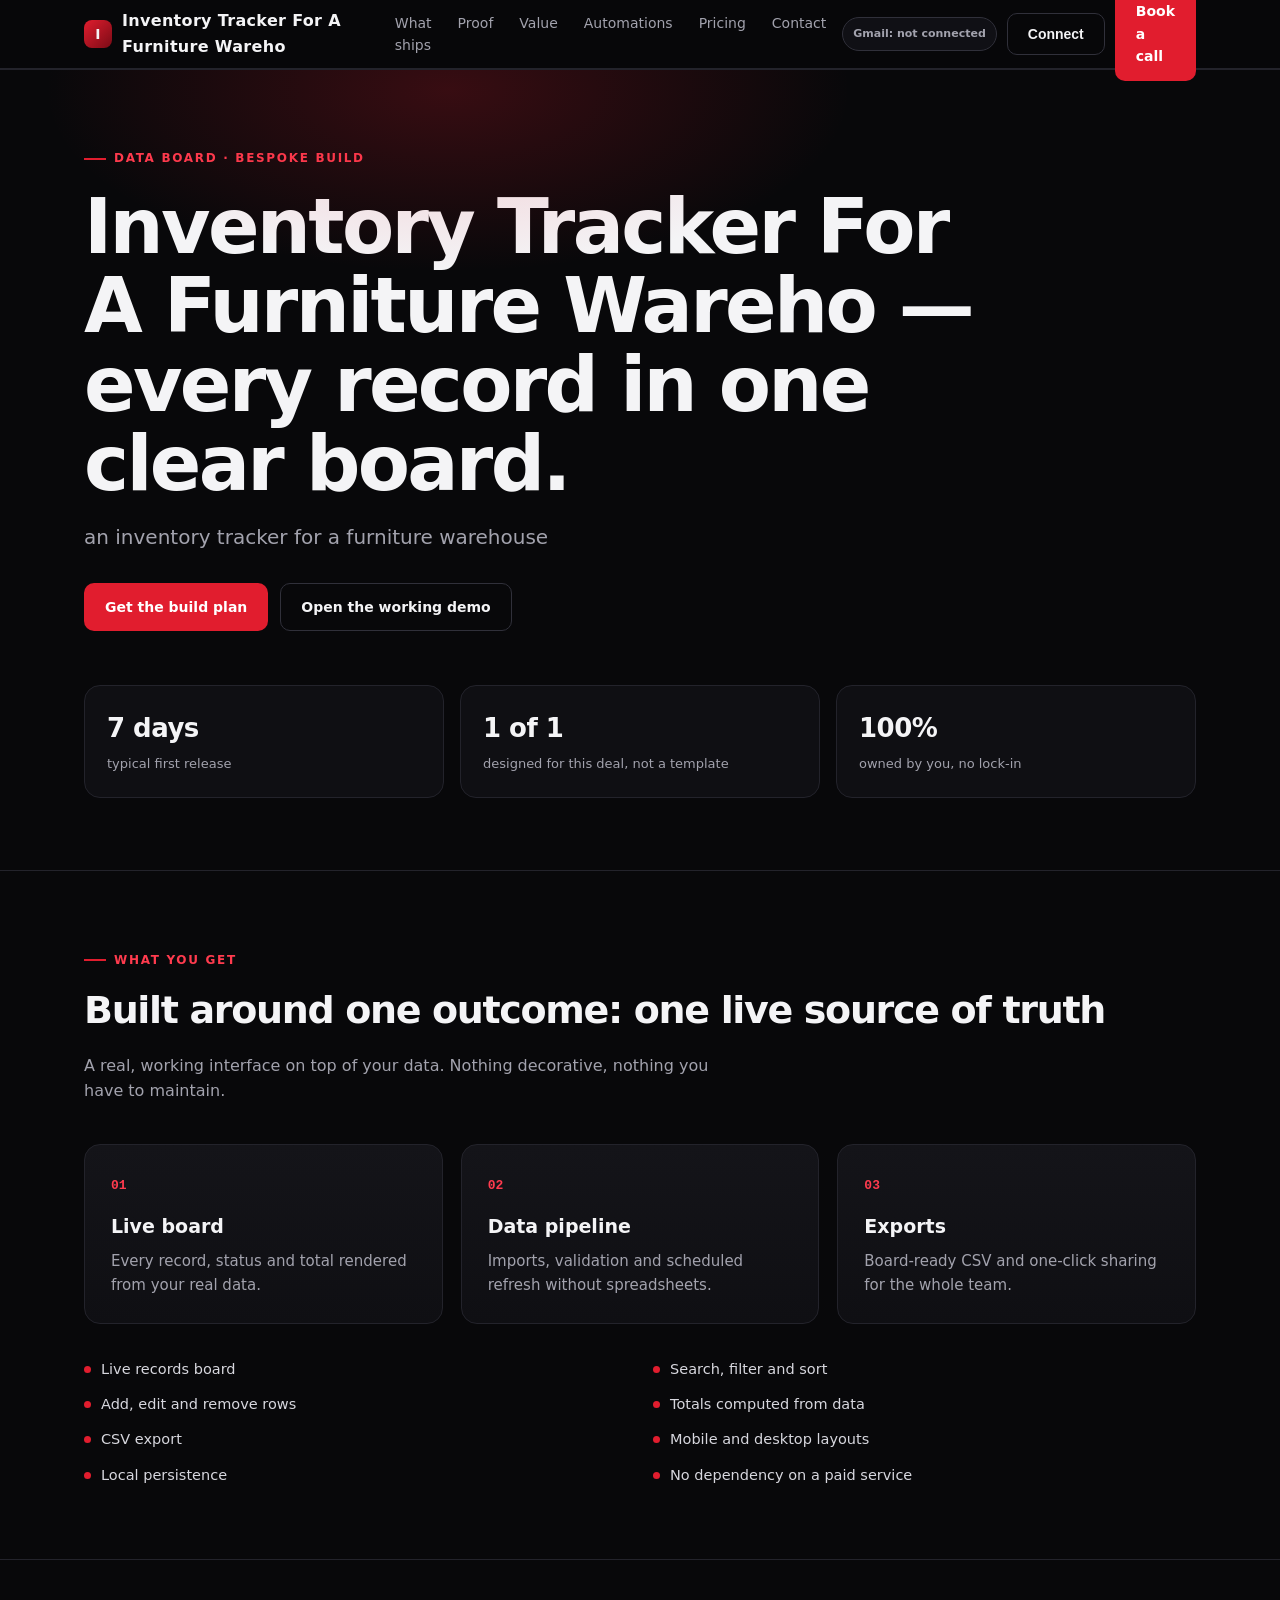
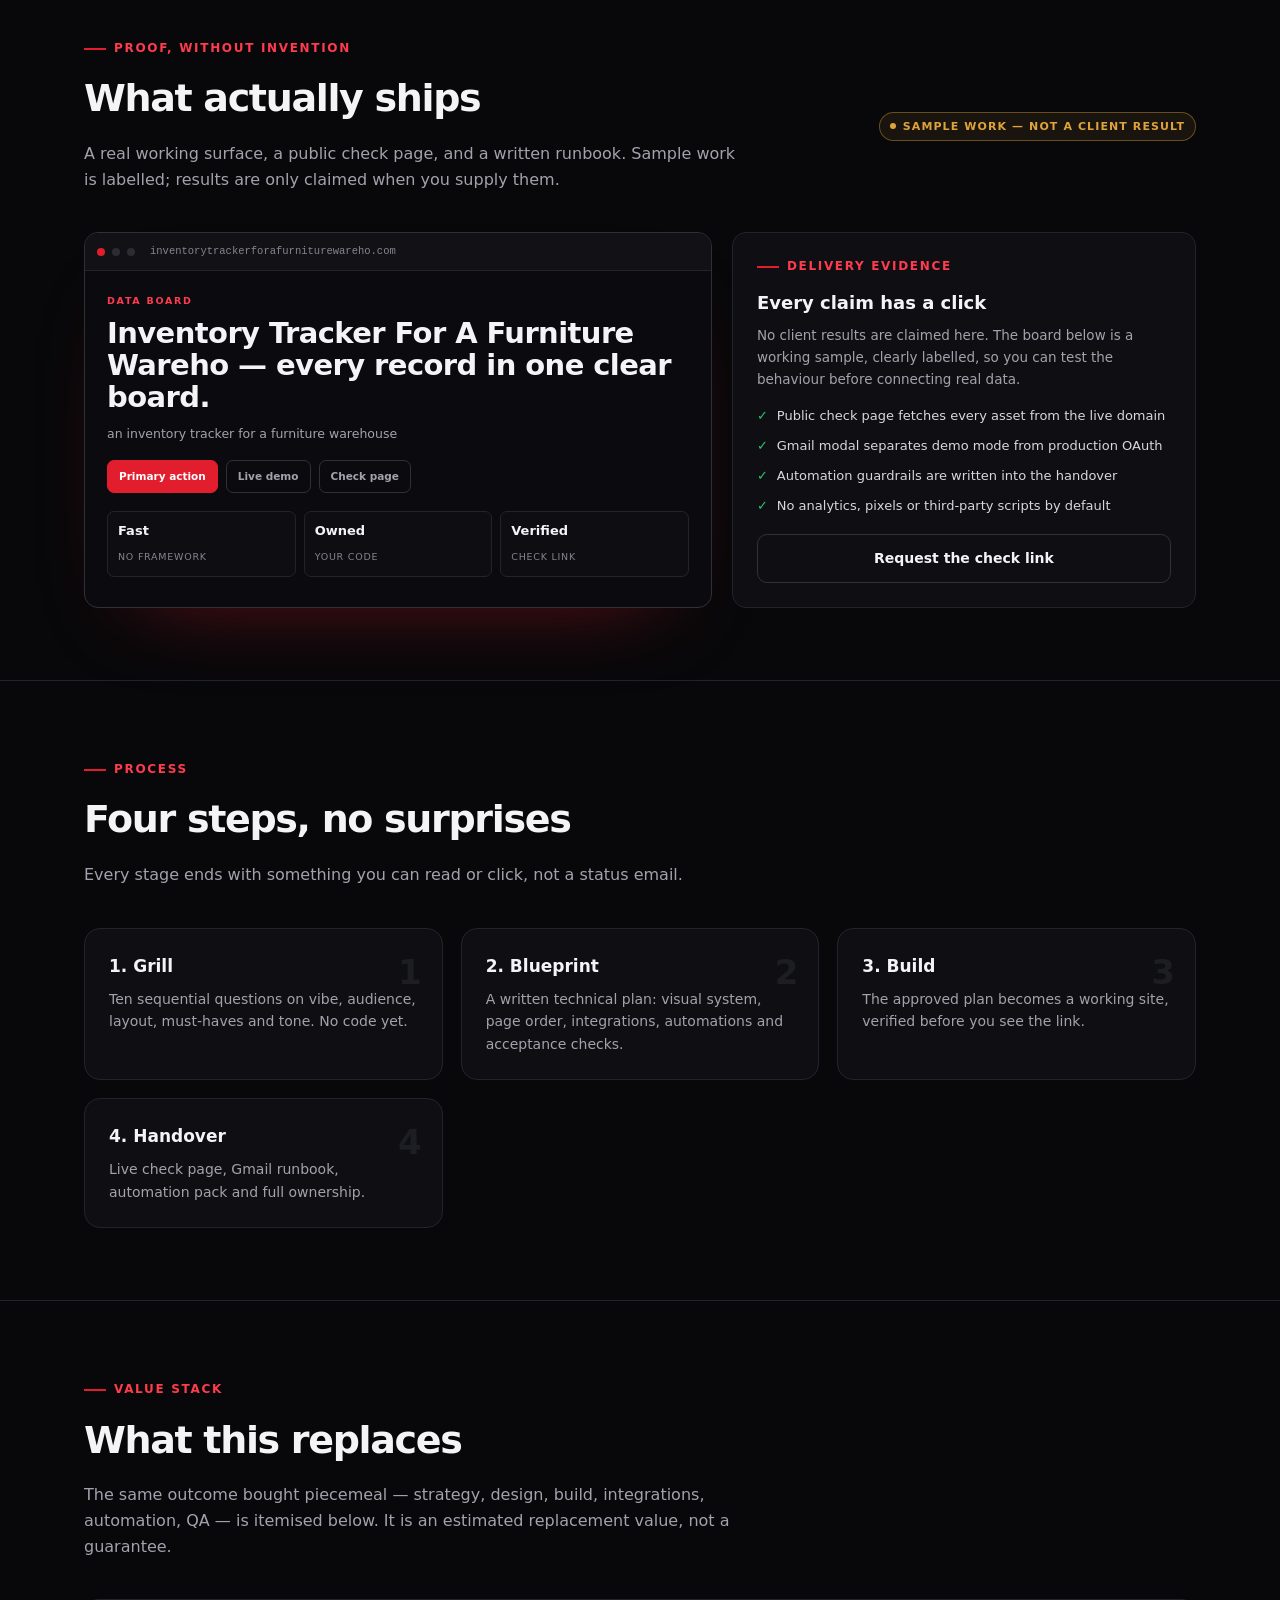
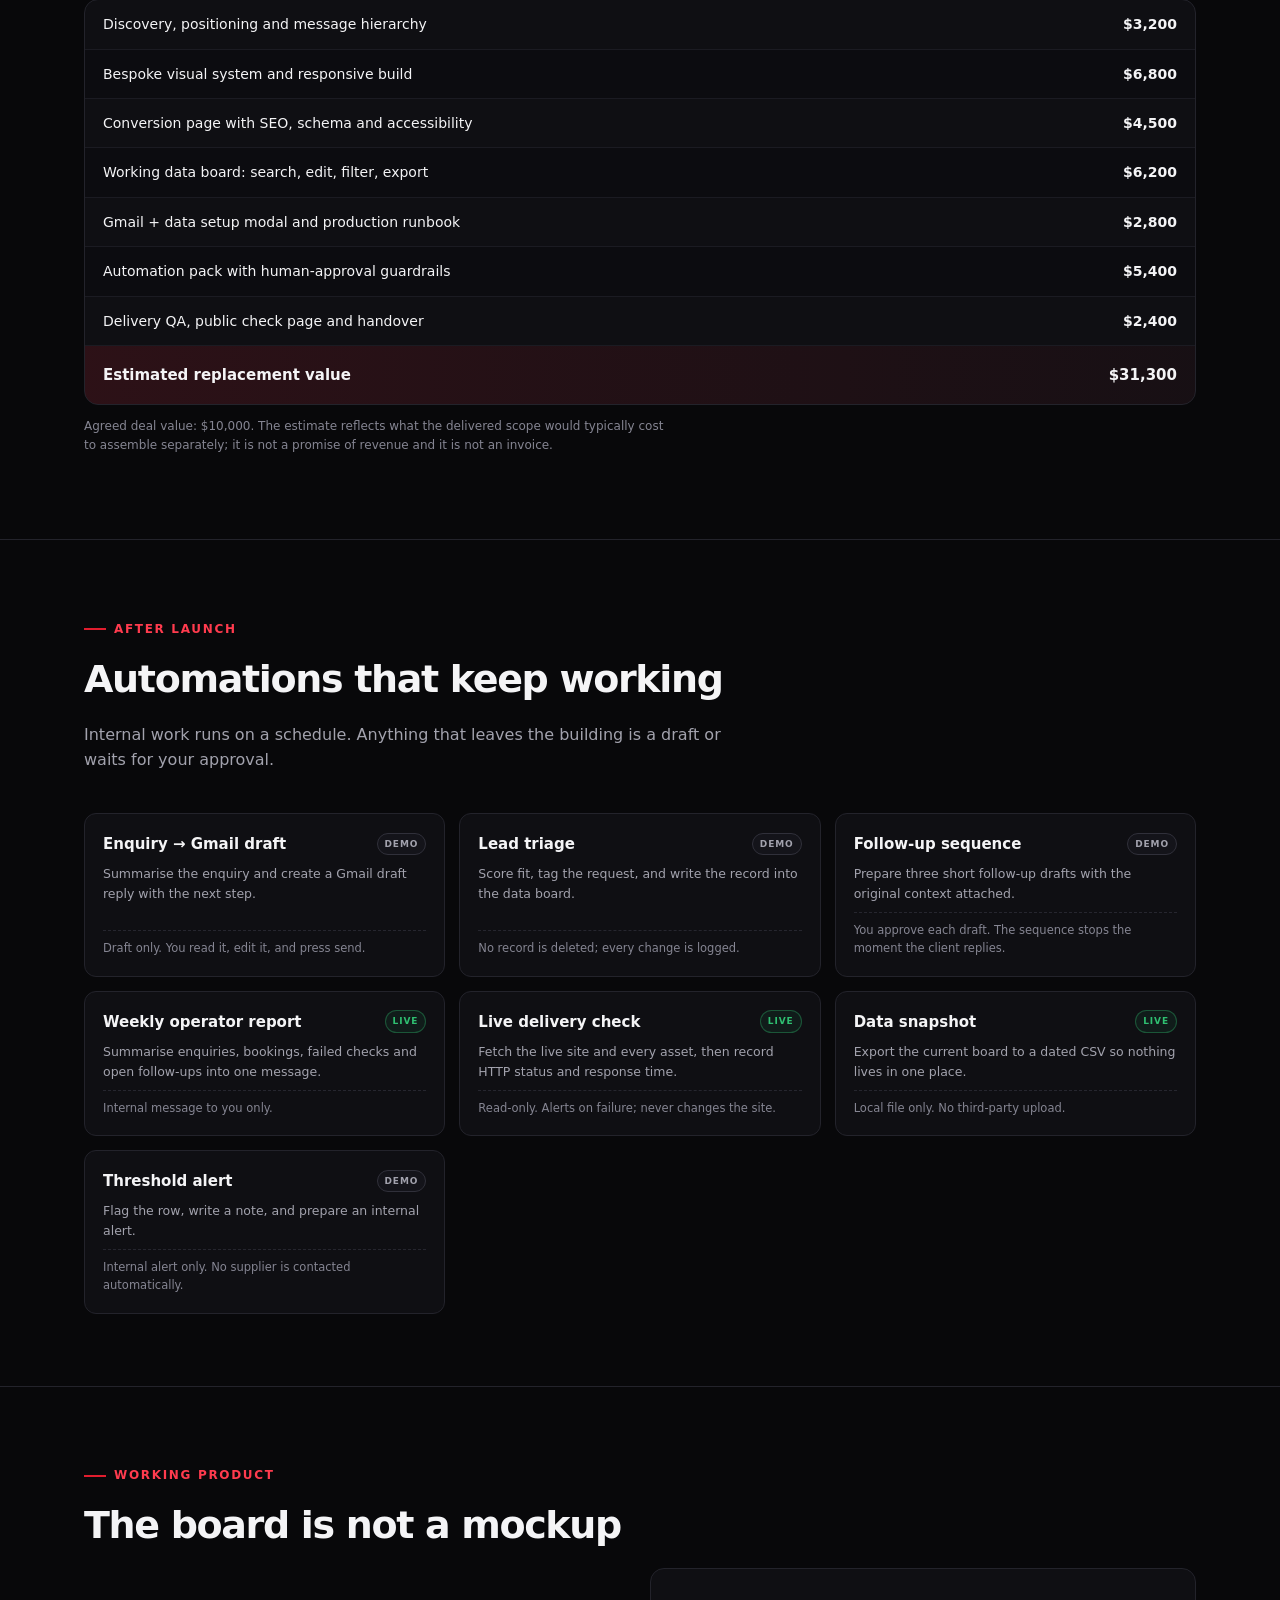
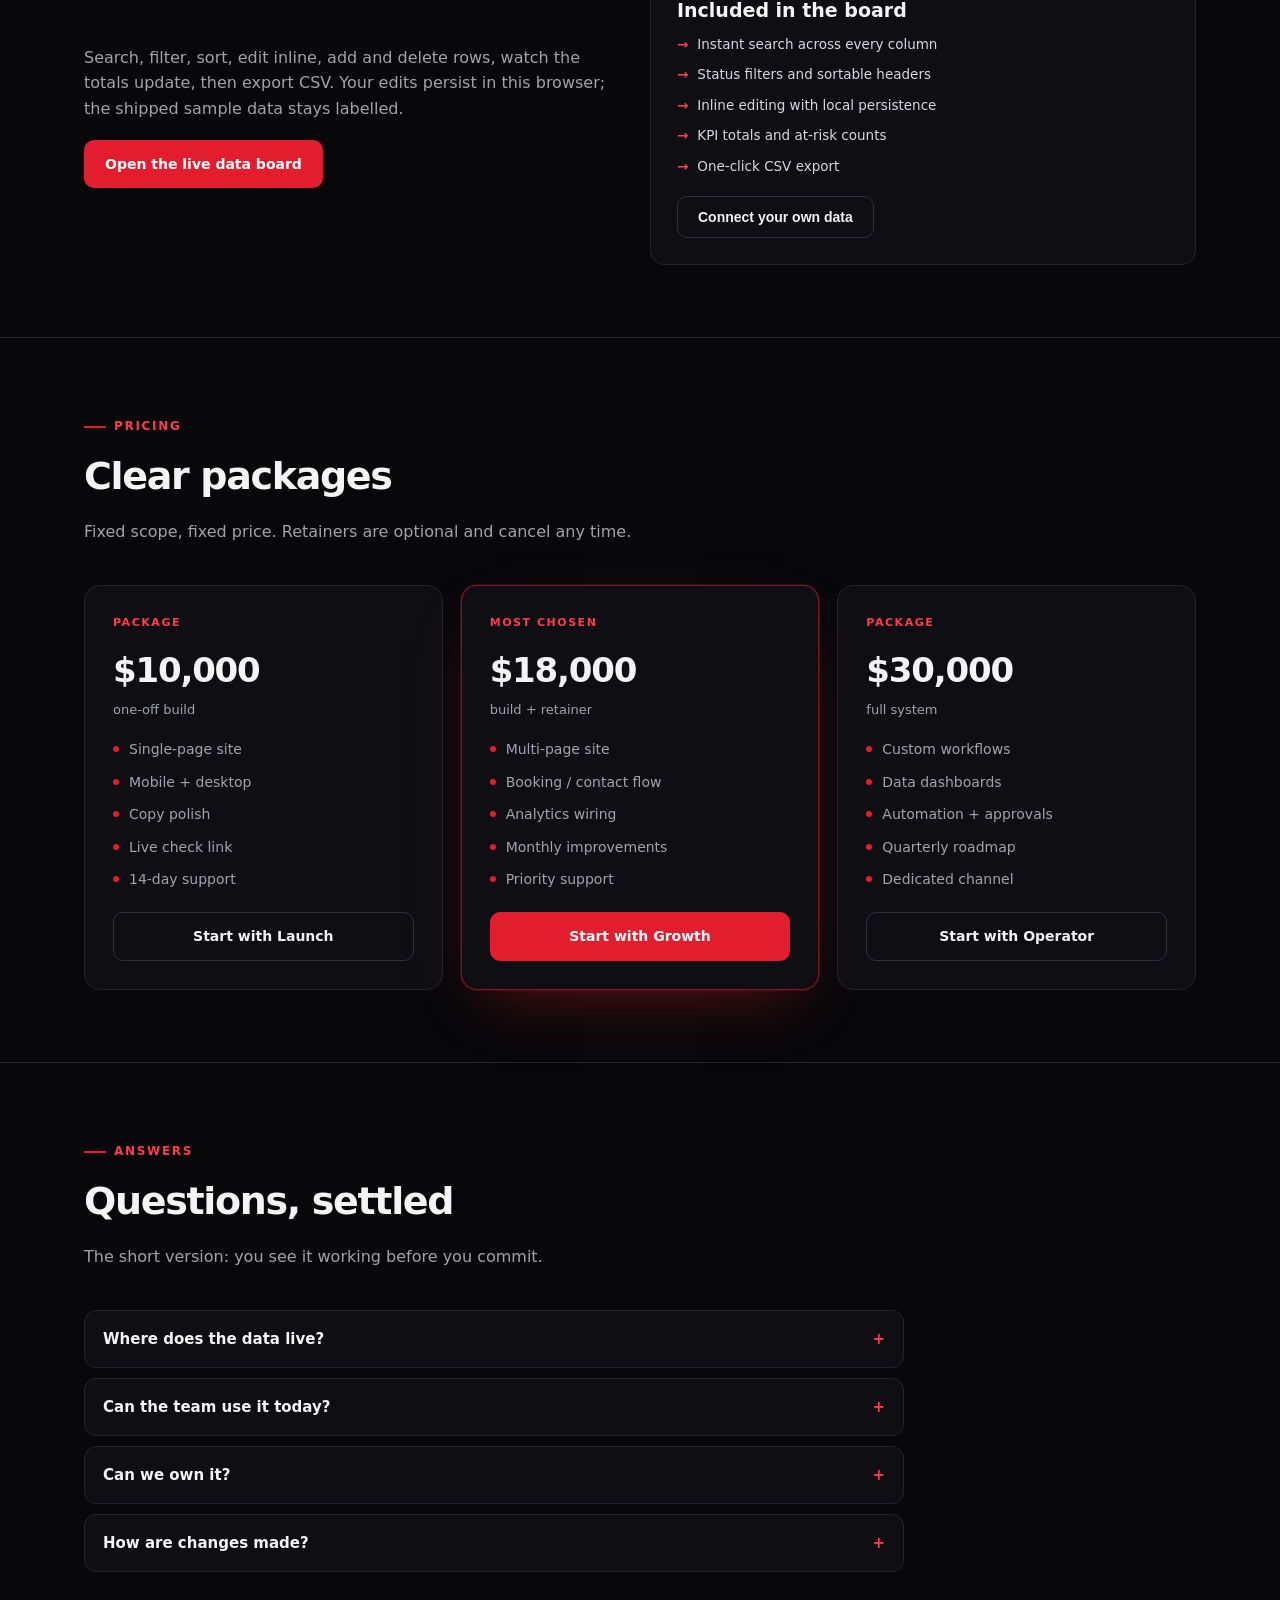
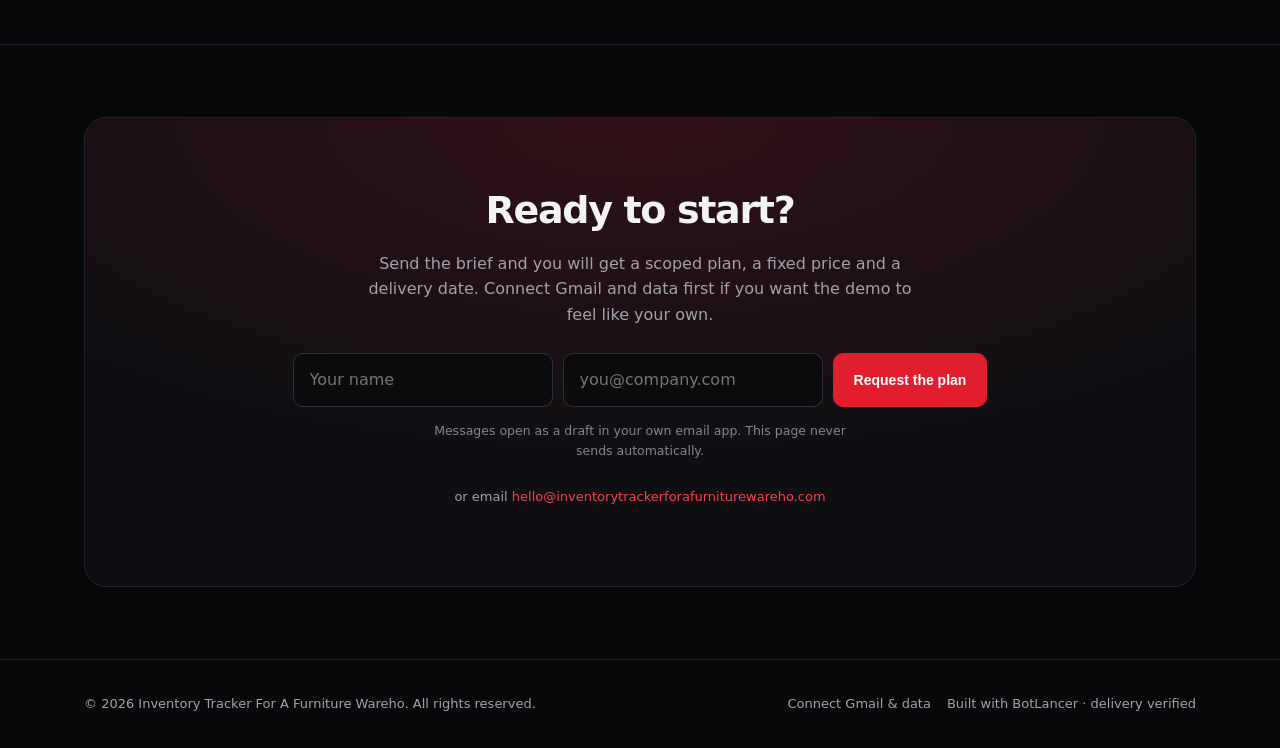
==== commit cc055191: "Build: update site" ====
--- a/index.html
+++ b/index.html
@@ -1,5 +1,5 @@
 <!doctype html>
-<html lang="en" data-botlancer-site="b50628d6-42dd-486c-b1a9-6d5d6f8be215" data-mode="marketing" data-design="obsidian" data-build="2026-11-03T06:02:24.105Z">
+<html lang="en" data-botlancer-site="b50628d6-42dd-486c-b1a9-6d5d6f8be215" data-mode="marketing" data-design="obsidian" data-build="2026-11-03T06:11:58.710Z">
 <head>
 <meta charset="utf-8">
 <meta name="viewport" content="width=device-width,initial-scale=1">
--- a/styles.css
+++ b/styles.css
@@ -1,6 +1,6 @@
 :root{
   --bg:#08080a;--panel:#0f0f13;--panel-2:#141419;--line:#23232b;--line-2:#30303a;
-  --text:#f4f4f6;--muted:#a2a2ad;--dim:#6f6f7c;--red:#e11d2e;--red-soft:#ff3b4e;
+  --text:#f4f4f6;--muted:#a2a2ad;--dim:#858592;--red:#e11d2e;--red-soft:#ff3b4e;
   --ok:#2fbf71;--warn:#e0a33a;--radius:16px;--max:1160px
 }
 *{box-sizing:border-box}
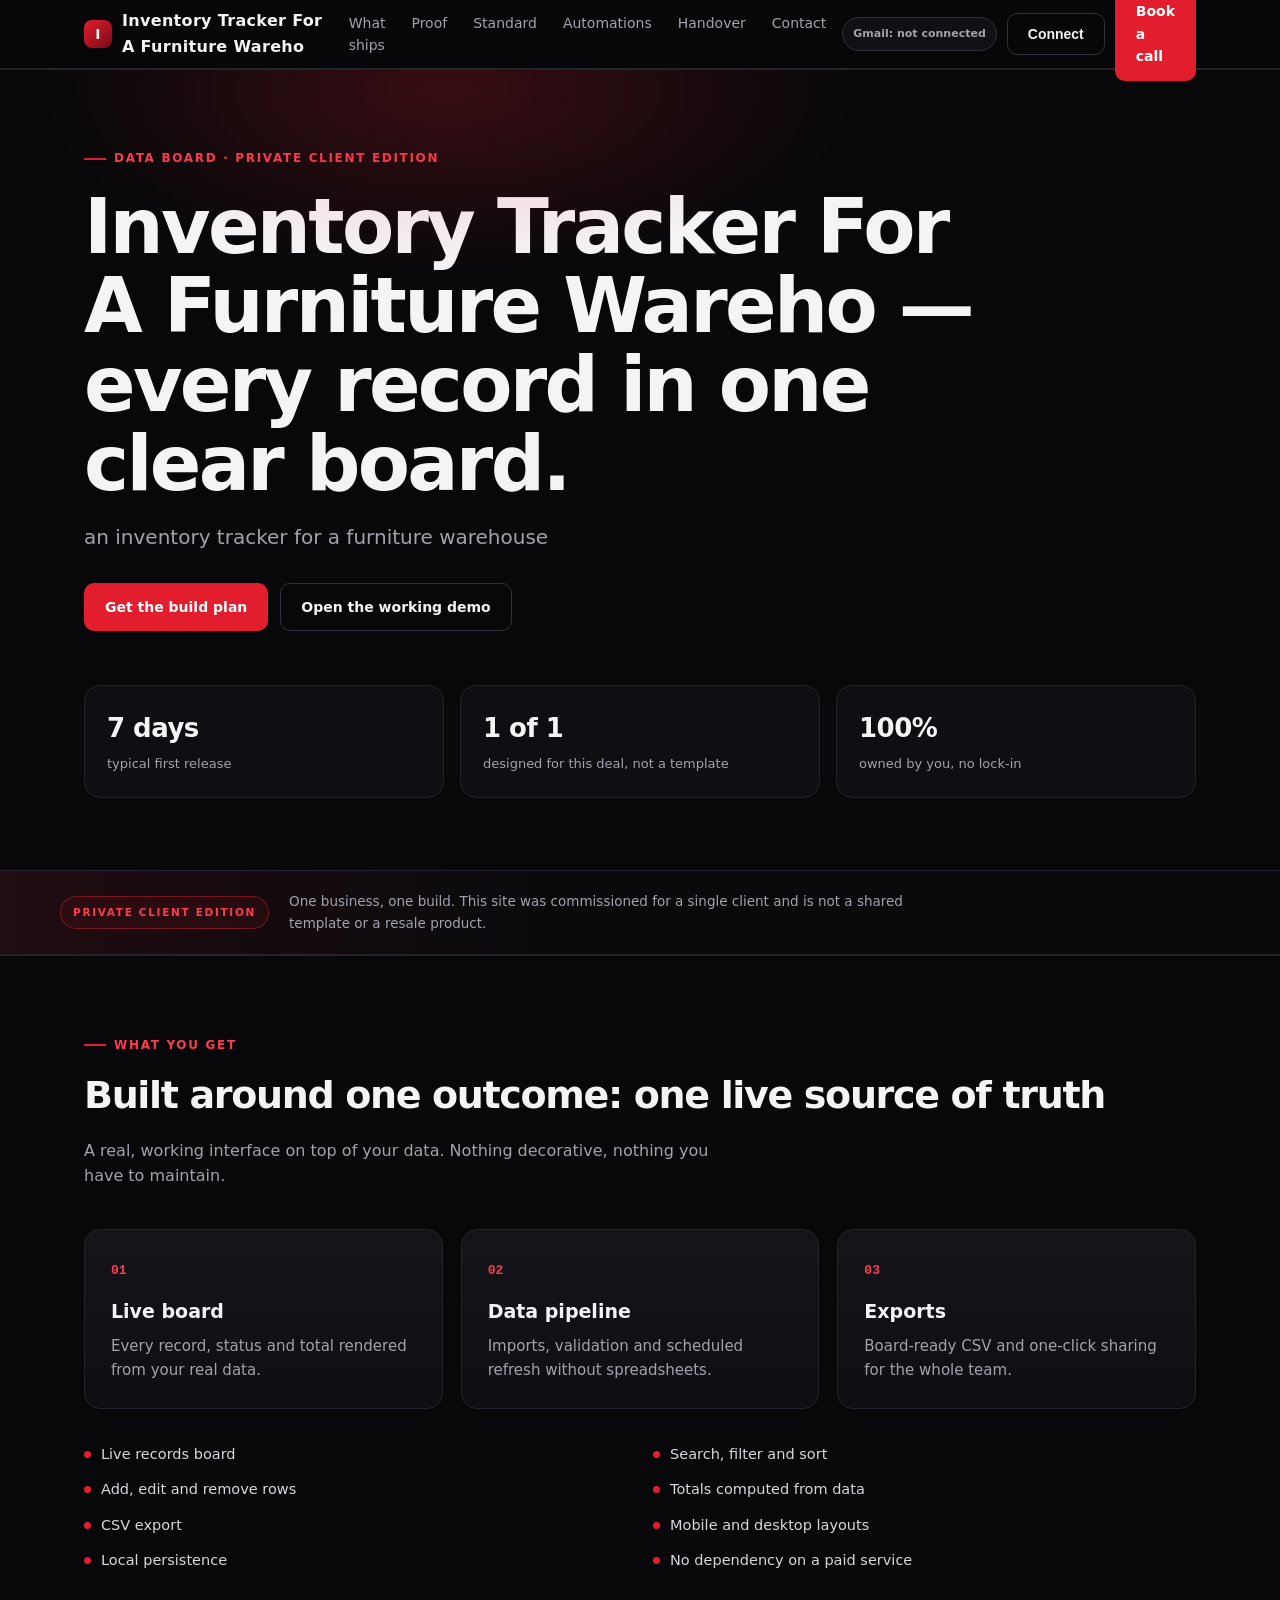
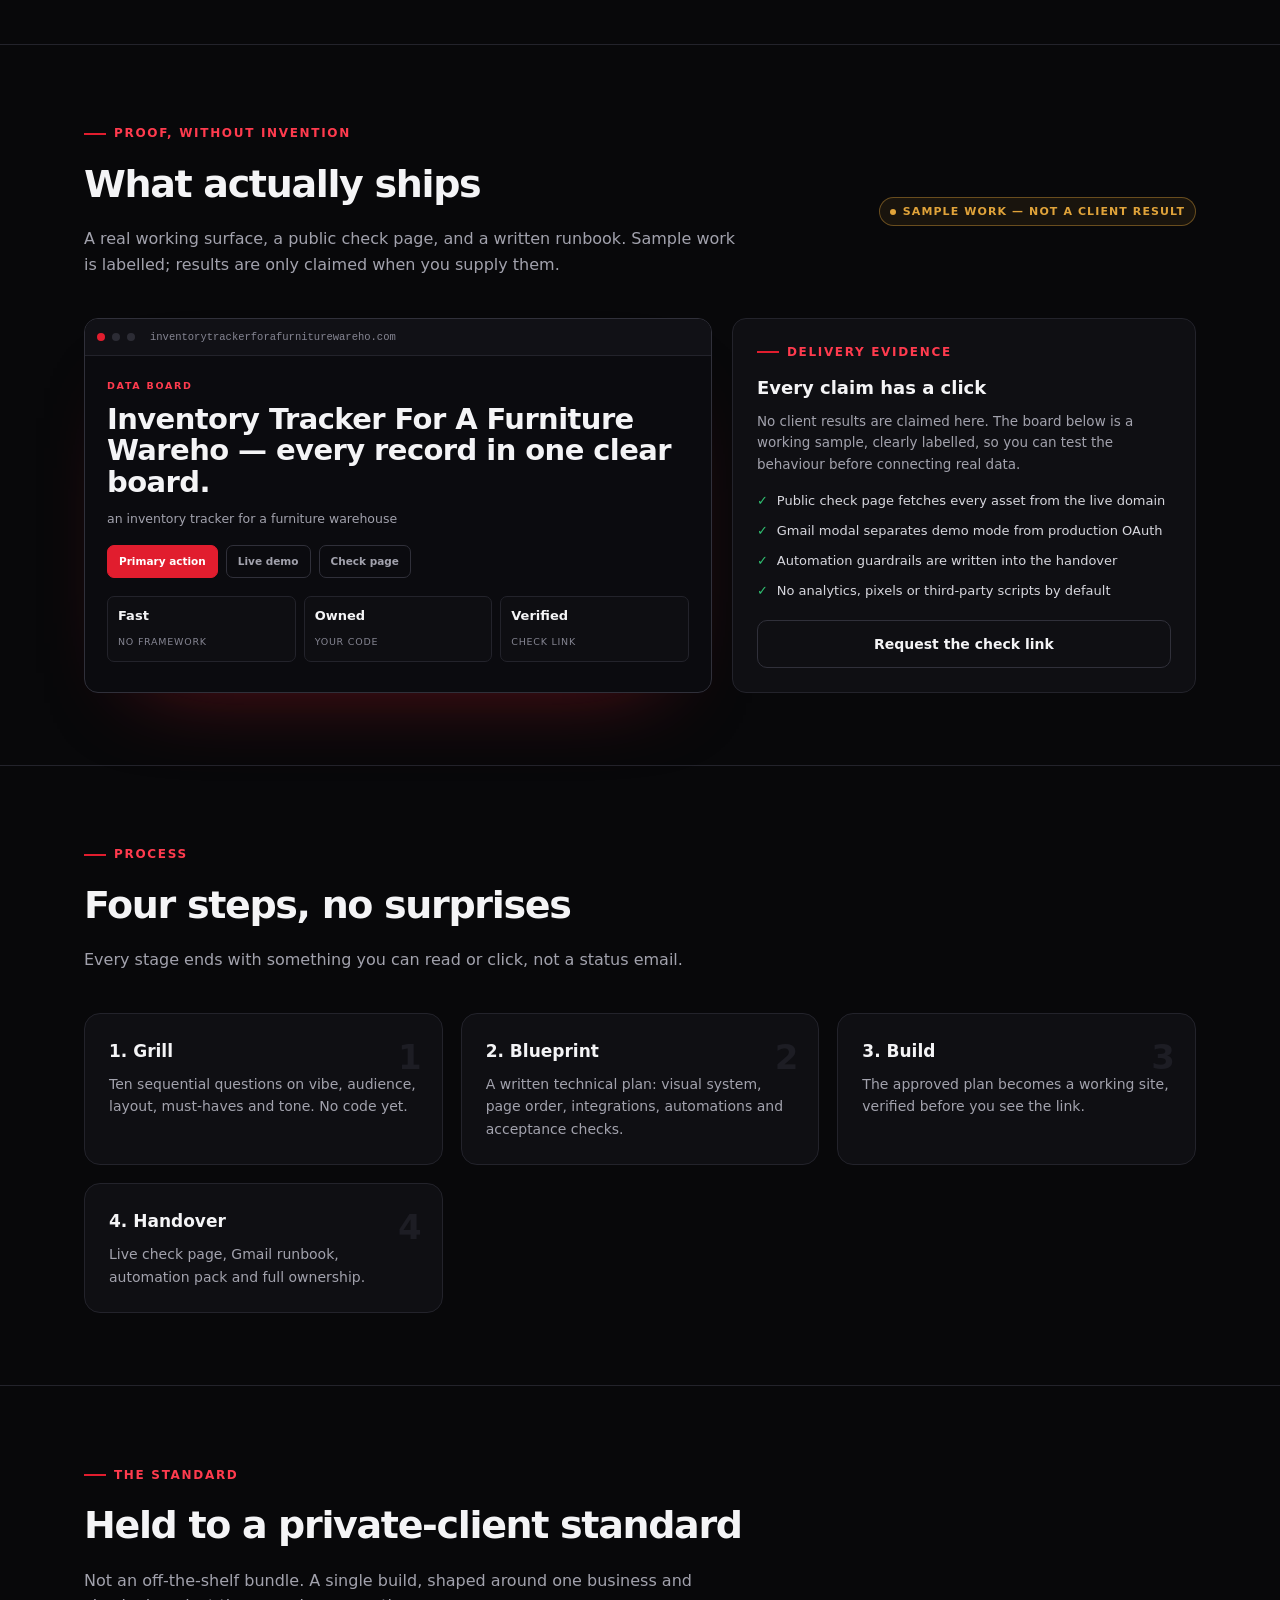
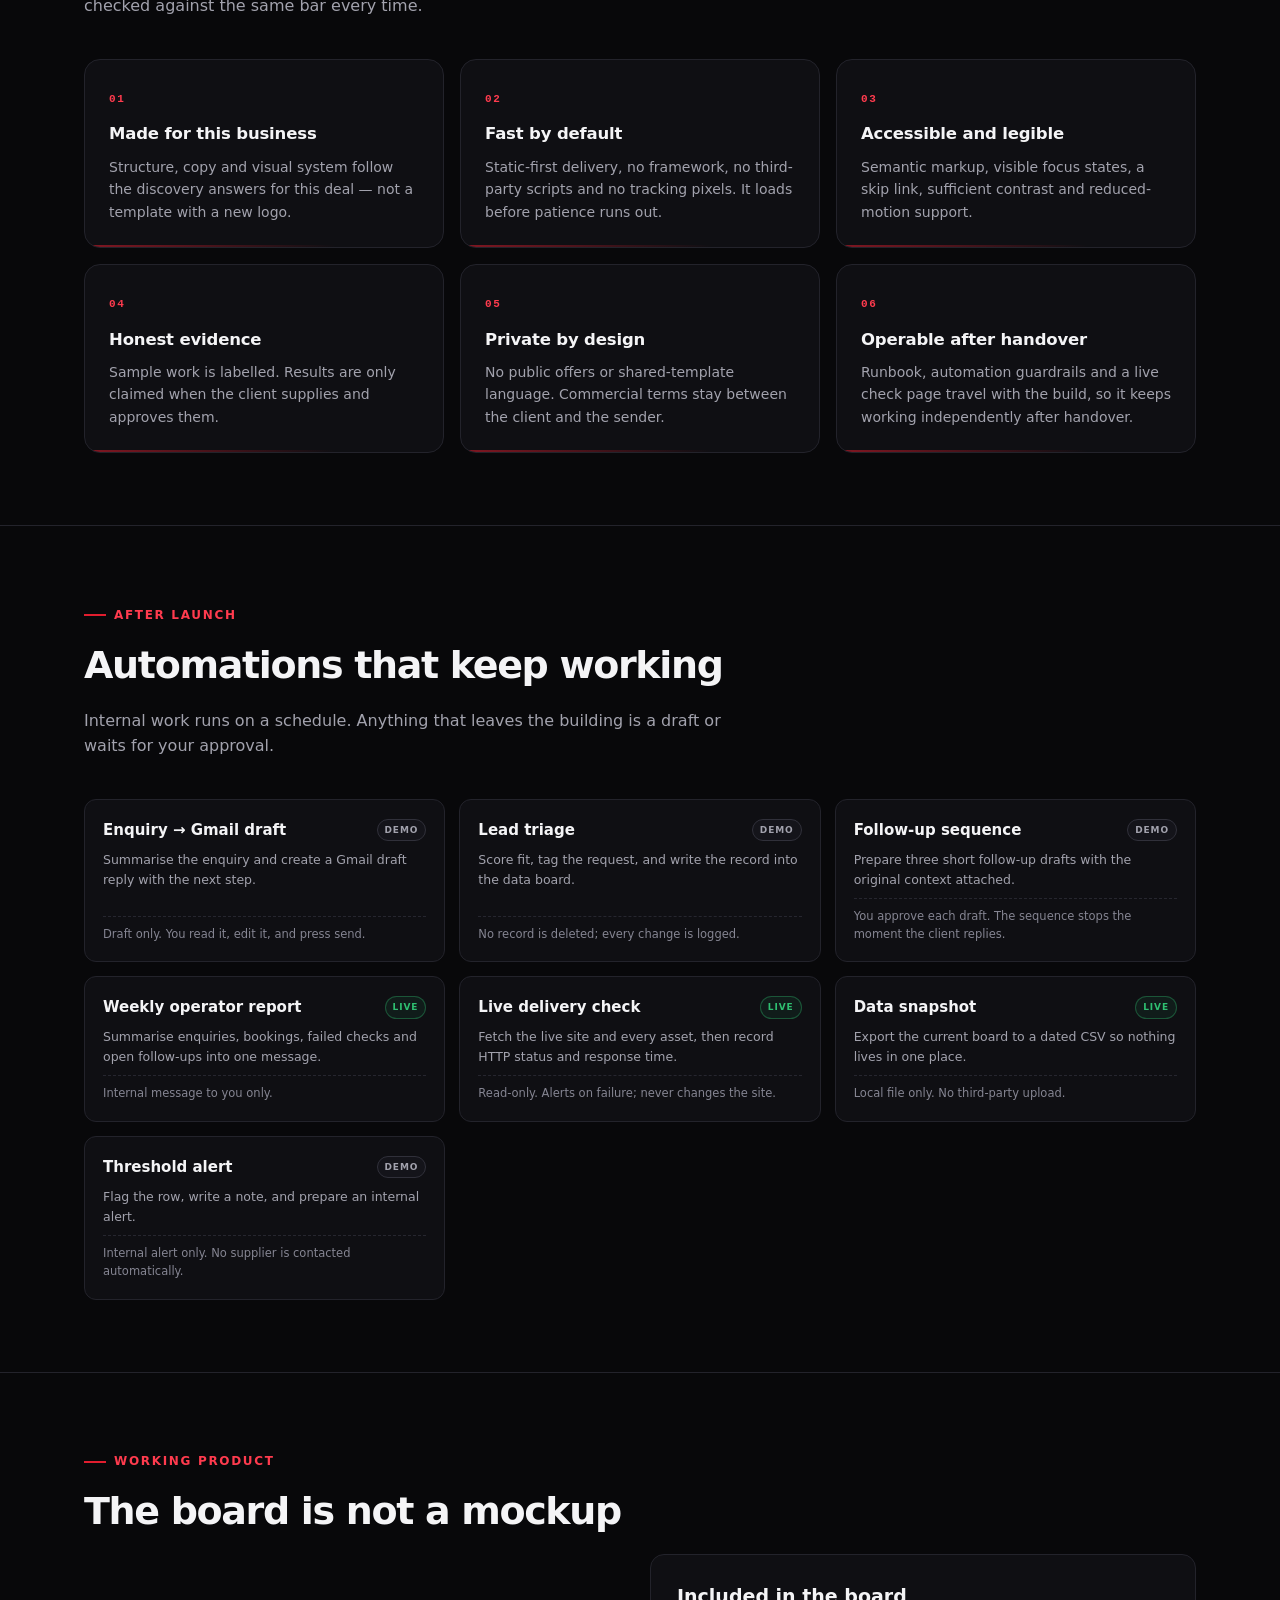
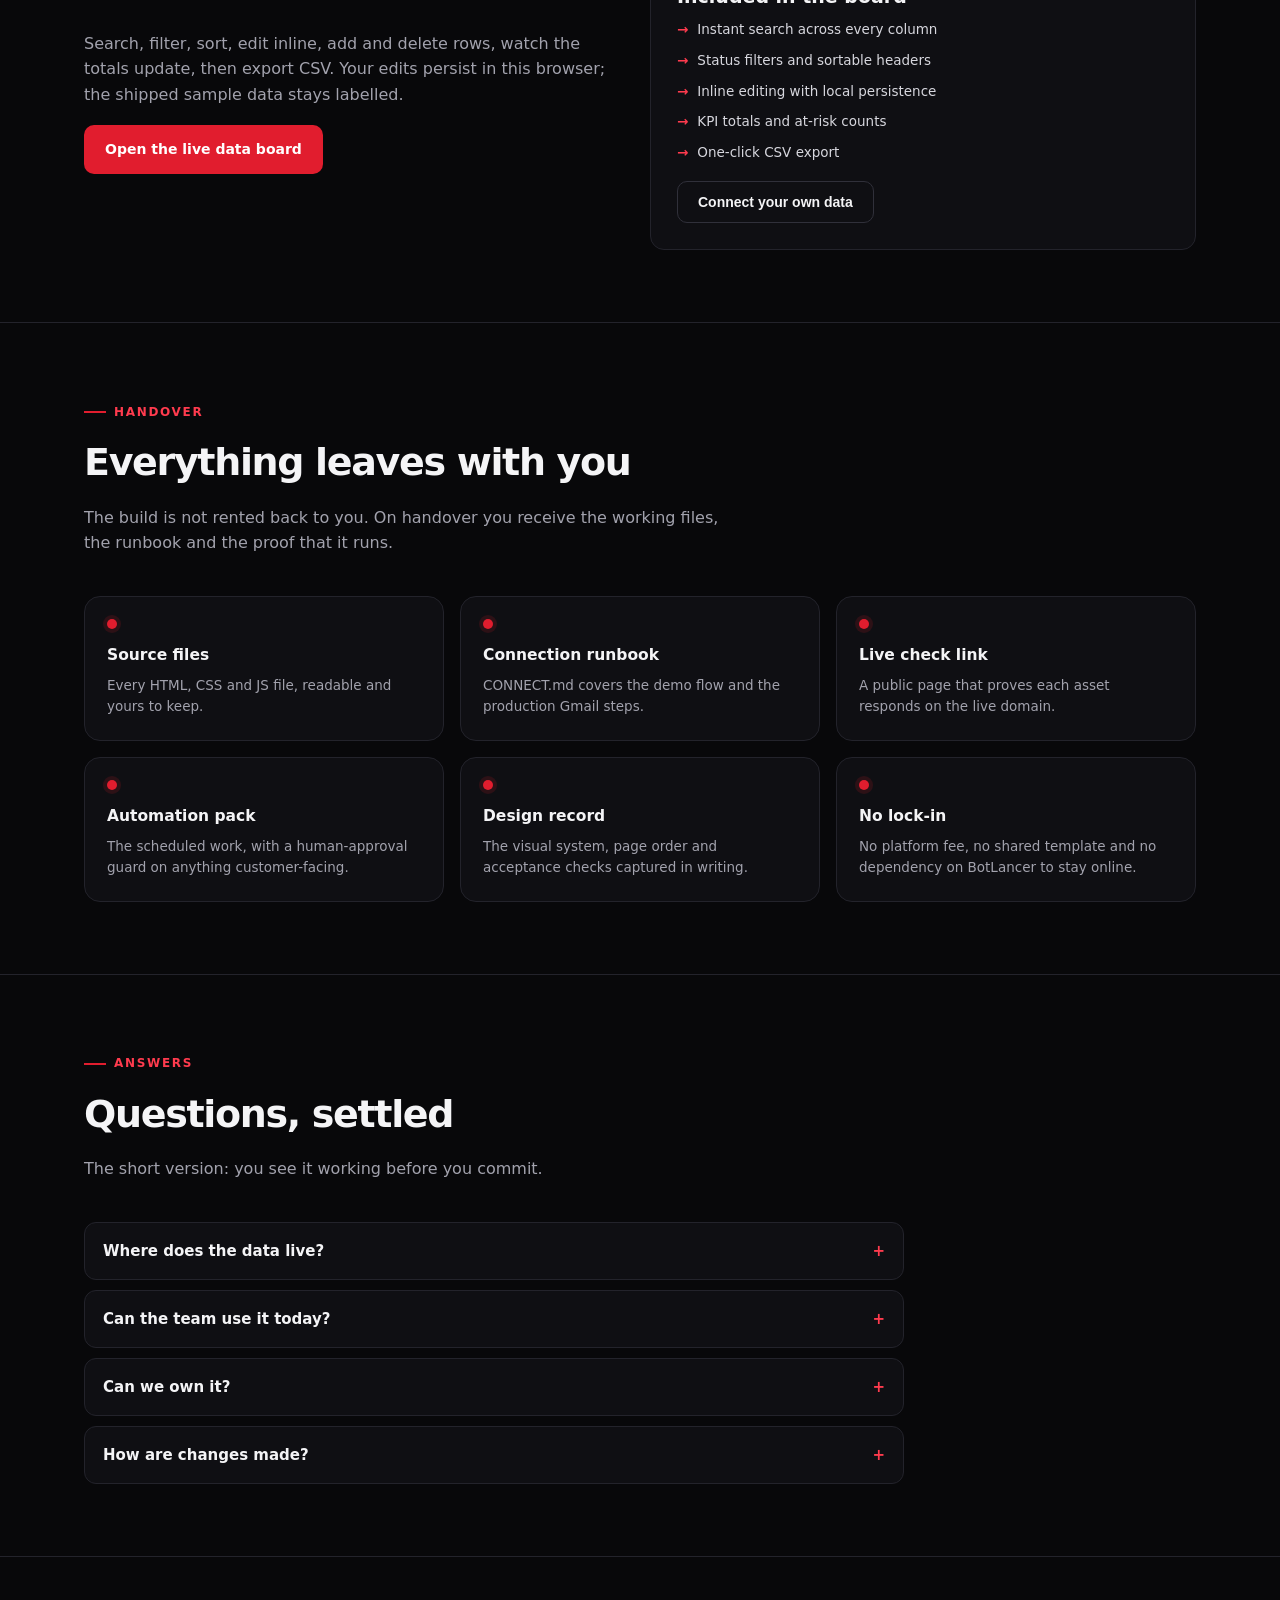
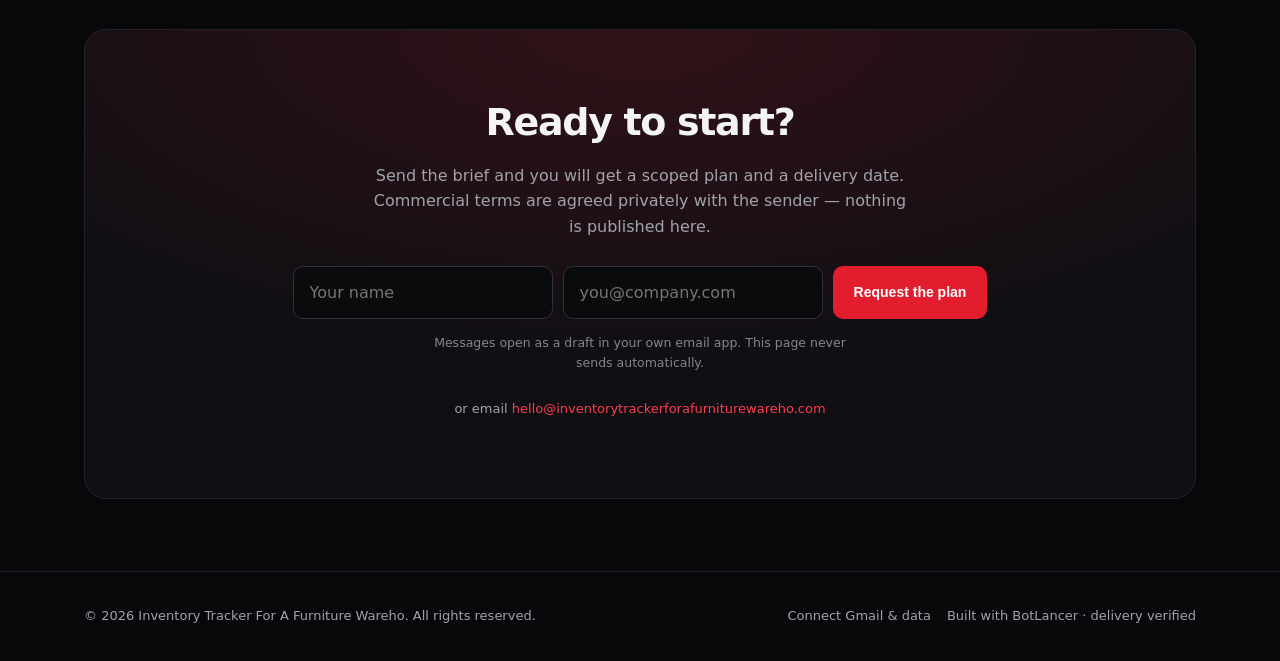
==== commit 3d27304f: "Build: update site" ====
--- a/index.html
+++ b/index.html
@@ -1,5 +1,5 @@
 <!doctype html>
-<html lang="en" data-botlancer-site="b50628d6-42dd-486c-b1a9-6d5d6f8be215" data-mode="marketing" data-design="obsidian" data-build="2026-11-03T06:11:58.710Z">
+<html lang="en" data-botlancer-site="b50628d6-42dd-486c-b1a9-6d5d6f8be215" data-mode="marketing" data-edition="private" data-design="obsidian" data-build="2026-11-03T11:00:21.544Z">
 <head>
 <meta charset="utf-8">
 <meta name="viewport" content="width=device-width,initial-scale=1">
@@ -13,8 +13,8 @@
 <meta name="twitter:card" content="summary_large_image">
 <meta name="twitter:title" content="Inventory Tracker For A Furniture Wareho">
 <meta name="twitter:description" content="an inventory tracker for a furniture warehouse">
-<link rel="stylesheet" href="./styles.css">
-<script type="application/ld+json">{"@context":"https://schema.org","@type":"ProfessionalService","name":"Inventory Tracker For A Furniture Wareho","description":"an inventory tracker for a furniture warehouse","email":"hello@inventorytrackerforafurniturewareho.com","areaServed":"Worldwide","makesOffer":[{"@type":"Offer","name":"Launch","price":"10000","priceCurrency":"USD"},{"@type":"Offer","name":"Growth","price":"18000","priceCurrency":"USD"},{"@type":"Offer","name":"Operator","price":"30000","priceCurrency":"USD"}]}</script>
+<link rel="stylesheet" href="./styles.css?v=2026-11-03T11%3A00%3A21.544Z">
+<script type="application/ld+json">{"@context":"https://schema.org","@type":"ProfessionalService","name":"Inventory Tracker For A Furniture Wareho","description":"an inventory tracker for a furniture warehouse","email":"hello@inventorytrackerforafurniturewareho.com","areaServed":"Worldwide","slogan":"Private client edition, built once for one business."}</script>
 </head>
 <body>
 <a class="skip-link" href="#top">Skip to content</a>
@@ -24,9 +24,9 @@
     <nav class="nav-links" id="nav-links" aria-label="Primary">
       <a href="#work">What ships</a>
       <a href="#proof">Proof</a>
-      <a href="#value">Value</a>
+      <a href="#standard">Standard</a>
       <a href="#automations">Automations</a>
-      <a href="#pricing">Pricing</a>
+      <a href="#handover">Handover</a>
       <a href="#contact">Contact</a>
     </nav>
     <div class="nav-right">
@@ -41,7 +41,7 @@
 <main id="top">
   <section class="hero">
     <div class="wrap">
-      <span class="eyebrow">Data Board · bespoke build</span>
+      <span class="eyebrow">Data Board · private client edition</span>
       <h1>Inventory Tracker For A Furniture Wareho — every record in one clear board.</h1>
       <p class="lead">an inventory tracker for a furniture warehouse</p>
       <div class="hero-actions">
@@ -55,6 +55,13 @@
       </div>
     </div>
   </section>
+
+  <div class="edition">
+    <div class="wrap edition-inner">
+      <span class="edition-seal">Private client edition</span>
+      <p>One business, one build. This site was commissioned for a single client and is not a shared template or a resale product.</p>
+    </div>
+  </div>
 
   <section id="work">
     <div class="wrap">
@@ -140,16 +147,19 @@
     </div>
   </section>
 
-  <section id="value">
-    <div class="wrap">
-      <span class="eyebrow">Value stack</span>
-      <h2>What this replaces</h2>
-      <p class="sub">The same outcome bought piecemeal — strategy, design, build, integrations, automation, QA — is itemised below. It is an estimated replacement value, not a guarantee.</p>
-      <div class="value-table reveal">
-        <div class="value-row"><span>Discovery, positioning and message hierarchy</span><span>$3,200</span></div><div class="value-row"><span>Bespoke visual system and responsive build</span><span>$6,800</span></div><div class="value-row"><span>Conversion page with SEO, schema and accessibility</span><span>$4,500</span></div><div class="value-row"><span>Working data board: search, edit, filter, export</span><span>$6,200</span></div><div class="value-row"><span>Gmail + data setup modal and production runbook</span><span>$2,800</span></div><div class="value-row"><span>Automation pack with human-approval guardrails</span><span>$5,400</span></div><div class="value-row"><span>Delivery QA, public check page and handover</span><span>$2,400</span></div>
-        <div class="value-row total"><span>Estimated replacement value</span><span>$31,300</span></div>
-      </div>
-      <p class="value-note">Agreed deal value: $10,000. The estimate reflects what the delivered scope would typically cost to assemble separately; it is not a promise of revenue and it is not an invoice.</p>
+  <section id="standard">
+    <div class="wrap">
+      <span class="eyebrow">The standard</span>
+      <h2>Held to a private-client standard</h2>
+      <p class="sub">Not an off-the-shelf bundle. A single build, shaped around one business and checked against the same bar every time.</p>
+      <div class="standard-grid">
+        <article class="standard-card reveal"><span class="standard-n">01</span><h3>Made for this business</h3><p>Structure, copy and visual system follow the discovery answers for this deal — not a template with a new logo.</p></article>
+        <article class="standard-card reveal"><span class="standard-n">02</span><h3>Fast by default</h3><p>Static-first delivery, no framework, no third-party scripts and no tracking pixels. It loads before patience runs out.</p></article>
+        <article class="standard-card reveal"><span class="standard-n">03</span><h3>Accessible and legible</h3><p>Semantic markup, visible focus states, a skip link, sufficient contrast and reduced-motion support.</p></article>
+        <article class="standard-card reveal"><span class="standard-n">04</span><h3>Honest evidence</h3><p>Sample work is labelled. Results are only claimed when the client supplies and approves them.</p></article>
+        <article class="standard-card reveal"><span class="standard-n">05</span><h3>Private by design</h3><p>No public offers or shared-template language. Commercial terms stay between the client and the sender.</p></article>
+        <article class="standard-card reveal"><span class="standard-n">06</span><h3>Operable after handover</h3><p>Runbook, automation guardrails and a live check page travel with the build, so it keeps working independently after handover.</p></article>
+      </div>
     </div>
   </section>
 
@@ -242,32 +252,41 @@
     </div>
   </section>
 
-  <section id="pricing">
-    <div class="wrap">
-      <span class="eyebrow">Pricing</span>
-      <h2>Clear packages</h2>
-      <p class="sub">Fixed scope, fixed price. Retainers are optional and cancel any time.</p>
-      <div class="pricing">
-      <article class="tier reveal">
-        <span class="tag">Package</span>
-        <div class="price">$10,000</div>
-        <div class="note">one-off build</div>
-        <ul><li>Single-page site</li><li>Mobile + desktop</li><li>Copy polish</li><li>Live check link</li><li>14-day support</li></ul>
-        <a class="btn btn-ghost" href="#contact">Start with Launch</a>
-      </article>
-      <article class="tier featured reveal">
-        <span class="tag">Most chosen</span>
-        <div class="price">$18,000</div>
-        <div class="note">build + retainer</div>
-        <ul><li>Multi-page site</li><li>Booking / contact flow</li><li>Analytics wiring</li><li>Monthly improvements</li><li>Priority support</li></ul>
-        <a class="btn btn-primary" href="#contact">Start with Growth</a>
-      </article>
-      <article class="tier reveal">
-        <span class="tag">Package</span>
-        <div class="price">$30,000</div>
-        <div class="note">full system</div>
-        <ul><li>Custom workflows</li><li>Data dashboards</li><li>Automation + approvals</li><li>Quarterly roadmap</li><li>Dedicated channel</li></ul>
-        <a class="btn btn-ghost" href="#contact">Start with Operator</a>
+  <section id="handover">
+    <div class="wrap">
+      <span class="eyebrow">Handover</span>
+      <h2>Everything leaves with you</h2>
+      <p class="sub">The build is not rented back to you. On handover you receive the working files, the runbook and the proof that it runs.</p>
+      <div class="handover-grid">
+      <article class="handover-item reveal">
+        <span class="handover-mark" aria-hidden="true"></span>
+        <h3>Source files</h3>
+        <p>Every HTML, CSS and JS file, readable and yours to keep.</p>
+      </article>
+      <article class="handover-item reveal">
+        <span class="handover-mark" aria-hidden="true"></span>
+        <h3>Connection runbook</h3>
+        <p>CONNECT.md covers the demo flow and the production Gmail steps.</p>
+      </article>
+      <article class="handover-item reveal">
+        <span class="handover-mark" aria-hidden="true"></span>
+        <h3>Live check link</h3>
+        <p>A public page that proves each asset responds on the live domain.</p>
+      </article>
+      <article class="handover-item reveal">
+        <span class="handover-mark" aria-hidden="true"></span>
+        <h3>Automation pack</h3>
+        <p>The scheduled work, with a human-approval guard on anything customer-facing.</p>
+      </article>
+      <article class="handover-item reveal">
+        <span class="handover-mark" aria-hidden="true"></span>
+        <h3>Design record</h3>
+        <p>The visual system, page order and acceptance checks captured in writing.</p>
+      </article>
+      <article class="handover-item reveal">
+        <span class="handover-mark" aria-hidden="true"></span>
+        <h3>No lock-in</h3>
+        <p>No platform fee, no shared template and no dependency on BotLancer to stay online.</p>
       </article></div>
     </div>
   </section>
@@ -301,7 +320,7 @@
     <div class="wrap">
       <div class="cta">
         <h2>Ready to start?</h2>
-        <p>Send the brief and you will get a scoped plan, a fixed price and a delivery date. Connect Gmail and data first if you want the demo to feel like your own.</p>
+        <p>Send the brief and you will get a scoped plan and a delivery date. Commercial terms are agreed privately with the sender — nothing is published here.</p>
         <form class="enquiry" id="lead-form" novalidate>
           <input type="text" id="name" placeholder="Your name" autocomplete="name" aria-label="Your name">
           <input type="email" id="email" placeholder="you@company.com" autocomplete="email" aria-label="Email" required>
@@ -385,6 +404,6 @@
   </div>
 </div>
 <div class="toast" id="toast"></div>
-<script src="./app.js"></script>
+<script src="./app.js?v=2026-11-03T11%3A00%3A21.544Z"></script>
 </body>
 </html>
--- a/styles.css
+++ b/styles.css
@@ -60,16 +60,26 @@
   font-size:34px;font-weight:900;color:#1d1d24}
 .step h3{margin:0 0 8px;font-size:17px}
 .step p{margin:0;color:var(--muted);font-size:14px}
-.pricing{display:grid;grid-template-columns:repeat(3,minmax(0,1fr));gap:18px;align-items:stretch}
-.tier{border:1px solid var(--line);border-radius:var(--radius);background:var(--panel);padding:28px;display:flex;flex-direction:column}
-.tier.featured{border-color:rgba(225,29,46,.55);box-shadow:0 0 0 1px rgba(225,29,46,.18),0 24px 60px -30px rgba(225,29,46,.5)}
-.tier .tag{font-size:11px;letter-spacing:.14em;text-transform:uppercase;color:var(--red-soft);font-weight:800}
-.tier .price{font-size:34px;font-weight:800;letter-spacing:-.02em;margin:12px 0 2px}
-.tier .note{font-size:13px;color:var(--muted);margin-bottom:18px}
-.tier ul{list-style:none;padding:0;margin:0 0 22px;display:grid;gap:10px;font-size:14px;color:var(--muted)}
-.tier li{display:flex;gap:10px}
-.tier li::before{content:"";width:6px;height:6px;margin-top:8px;border-radius:50%;background:var(--red);flex:none}
-.tier .btn{margin-top:auto}
+.edition{border-top:1px solid var(--line);border-bottom:1px solid var(--line);
+  background:linear-gradient(90deg,rgba(225,29,46,.1),transparent 42%),#0a0a0d}
+.edition-inner{display:flex;align-items:center;gap:20px;padding:20px 0;flex-wrap:wrap}
+.edition-seal{flex:none;font-size:10.5px;letter-spacing:.16em;text-transform:uppercase;font-weight:800;
+  color:var(--red-soft);border:1px solid rgba(225,29,46,.45);background:rgba(225,29,46,.08);
+  padding:7px 12px;border-radius:999px}
+.edition p{margin:0;color:var(--muted);font-size:13.5px;max-width:78ch}
+.standard-grid{display:grid;grid-template-columns:repeat(3,minmax(0,1fr));gap:16px}
+.standard-card{border:1px solid var(--line);border-radius:var(--radius);background:var(--panel);padding:24px;position:relative;overflow:hidden}
+.standard-card::after{content:"";position:absolute;inset:auto 0 0 0;height:2px;
+  background:linear-gradient(90deg,var(--red),transparent 70%);opacity:.55}
+.standard-n{font-family:ui-monospace,Consolas,monospace;font-size:11px;letter-spacing:.14em;color:var(--red-soft);font-weight:800}
+.standard-card h3{margin:12px 0 8px;font-size:16.5px;letter-spacing:-.01em}
+.standard-card p{margin:0;color:var(--muted);font-size:14px}
+.handover-grid{display:grid;grid-template-columns:repeat(3,minmax(0,1fr));gap:16px}
+.handover-item{border:1px solid var(--line);border-radius:var(--radius);background:var(--panel);padding:22px}
+.handover-mark{display:block;width:10px;height:10px;border-radius:50%;background:var(--red);
+  box-shadow:0 0 0 4px rgba(225,29,46,.14);margin-bottom:14px}
+.handover-item h3{margin:0 0 7px;font-size:15.5px}
+.handover-item p{margin:0;color:var(--muted);font-size:13.5px}
 .faq{display:grid;gap:10px;max-width:820px}
 details{border:1px solid var(--line);border-radius:12px;background:var(--panel);padding:16px 18px}
 details[open]{border-color:var(--line-2)}
@@ -100,7 +110,7 @@
     border-bottom:1px solid var(--line);flex-direction:column;padding:14px 24px;gap:10px}
   .nav-links.open{display:flex}
   .menu-btn{display:inline-flex}
-  .grid-3,.steps,.pricing,.included{grid-template-columns:1fr}
+  .grid-3,.steps,.standard-grid,.handover-grid,.included{grid-template-columns:1fr}
   .stats{grid-template-columns:1fr}
   .cta{padding:34px 22px}
   .hero{padding:62px 0 46px}
@@ -193,13 +203,6 @@
 .proof-list li{display:flex;gap:9px}
 .proof-list li::before{content:"✓";color:var(--ok);font-weight:900}
 .proof-side .btn{margin-top:auto}
-.value-table{border:1px solid var(--line);border-radius:14px;overflow:hidden;background:var(--panel)}
-.value-row{display:grid;grid-template-columns:1fr auto;gap:16px;padding:13px 18px;border-bottom:1px solid #1b1b22;font-size:14px}
-.value-row:nth-child(even){background:#0c0c10}
-.value-row span:last-child{font-variant-numeric:tabular-nums;font-weight:700}
-.value-row.total{border-bottom:0;background:linear-gradient(90deg,rgba(225,29,46,.14),rgba(225,29,46,.04));
-  font-weight:800;font-size:15px;padding:17px 18px}
-.value-note{font-size:12px;color:var(--dim);margin-top:12px;max-width:76ch}
 .auto-grid{display:grid;grid-template-columns:repeat(3,minmax(0,1fr));gap:14px}
 .auto-card{border:1px solid var(--line);border-radius:12px;background:var(--panel);padding:18px;
   display:flex;flex-direction:column;gap:8px}
@@ -268,7 +271,6 @@
 @media (max-width:900px){
   .proof-grid,.split{grid-template-columns:1fr}
   .auto-grid{grid-template-columns:1fr}
-  .value-row{font-size:13px}
 }
 
 
@@ -277,7 +279,6 @@
 html[data-design="obsidian"] body{font-family:"Segoe UI",Inter,system-ui,-apple-system,sans-serif}
 html[data-design="obsidian"] h1,
 html[data-design="obsidian"] h2,
-html[data-design="obsidian"] .tier .price,
 html[data-design="obsidian"] .hero h1{font-family:"Segoe UI",Inter,system-ui,-apple-system,sans-serif;font-weight:800;text-transform:none;letter-spacing:-.035em}
 html[data-design="obsidian"] section{padding:72px 0}
 html[data-design="obsidian"] .hero h1{font-size:clamp(42px,6.4vw,76px)}
